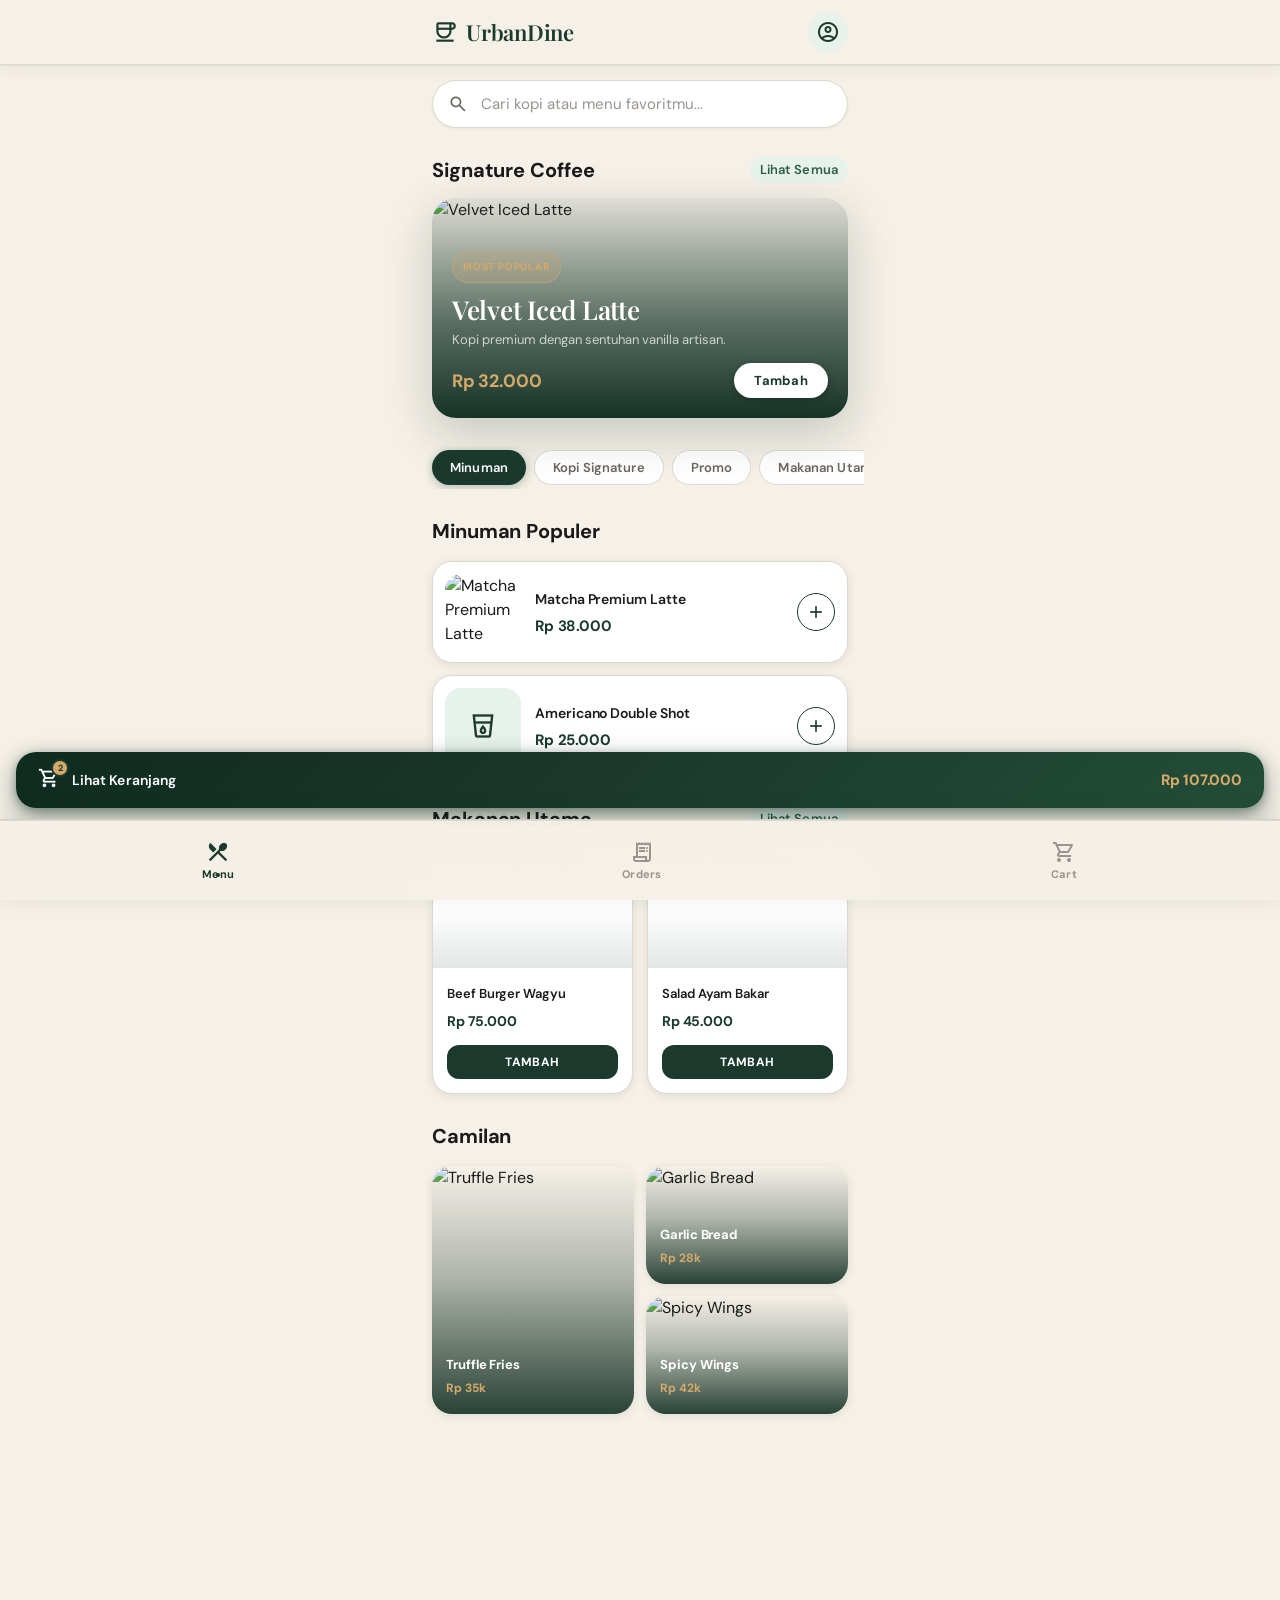
==== index.html @ e69c4056 "Main Content" ====
<!DOCTYPE html>
<html lang="id">
<head>
  <meta charset="utf-8">
  <meta name="viewport" content="width=device-width, initial-scale=1.0">
  <title>UrbanDine</title>

  <!-- Google Fonts: Plus Jakarta Sans -->
  <link rel="preconnect" href="https://fonts.googleapis.com">
  <link rel="preconnect" href="https://fonts.gstatic.com" crossorigin>
  <link href="https://fonts.googleapis.com/css2?family=Plus+Jakarta+Sans:wght@400;500;600;700;800&display=swap" rel="stylesheet">

  <!-- Material Symbols -->
  <link href="https://fonts.googleapis.com/css2?family=Material+Symbols+Outlined:wght,FILL@100..700,0..1&display=swap" rel="stylesheet">

  <!-- App Stylesheet -->
  <link rel="stylesheet" href="style/styling.css">
</head>

<body>

  <!-- ============================================================
       HEADER — Top App Bar
       ============================================================ -->
  <header id="site-header">
    <div class="header-inner">

      <!-- Brand -->
      <div class="header-brand">
        <span class="material-symbols-outlined">coffee</span>
        <h1>UrbanDine</h1>
      </div>

      <!-- Profile Button -->
      <button class="btn-profile" aria-label="Profil saya">
        <span class="material-symbols-outlined">account_circle</span>
      </button>

    </div>
  </header>


  <!-- ============================================================
       MAIN CONTENT
       ============================================================ -->
  <main class="page-container">


    <!-- --------------------------------------------------------
         SECTION 1 — Search Bar
         -------------------------------------------------------- -->
    <section id="section-search" class="section">
      <div class="search-wrapper">

        <!-- Icon -->
        <div class="search-icon">
          <span class="material-symbols-outlined">search</span>
        </div>

        <!-- Input -->
        <input
          type="text"
          placeholder="Cari kopi atau menu favoritmu..."
          aria-label="Cari menu"
        >

      </div>
    </section>


    <!-- --------------------------------------------------------
         SECTION 2 — Signature Coffee / Hero
         -------------------------------------------------------- -->
    <section id="section-hero" class="section">

      <!-- Section Header -->
      <div class="section-header">
        <h2 class="text-headline-md text-on-surface">Signature Coffee</h2>
        <a href="#">Lihat Semua</a>
      </div>

      <!-- Hero Card -->
      <div class="hero-card">
        <img
          src="https://lh3.googleusercontent.com/aida-public/[base64]"
          alt="Velvet Iced Latte"
        >

        <!-- Overlay Content -->
        <div class="hero-overlay">
          <span class="badge-popular">MOST POPULAR</span>
          <h3 class="hero-title">Velvet Iced Latte</h3>
          <p class="hero-desc">Kopi premium dengan sentuhan vanilla artisan.</p>

          <div class="hero-footer">
            <span class="hero-price">Rp 32.000</span>
            <button class="btn-add-hero btn-add">Tambah</button>
          </div>
        </div>

      </div>
    </section>


    <!-- --------------------------------------------------------
         SECTION 3 — Category Chips
         -------------------------------------------------------- -->
    <section id="section-categories" class="hide-scrollbar">
      <div class="chips-row" role="list">
        <button class="chip chip--active"  role="listitem">Minuman</button>
        <button class="chip chip--default" role="listitem">Kopi Signature</button>
        <button class="chip chip--default" role="listitem">Promo</button>
        <button class="chip chip--default" role="listitem">Makanan Utama</button>
        <button class="chip chip--default" role="listitem">Camilan</button>
      </div>
    </section>


    <!-- --------------------------------------------------------
         SECTION 4 — Minuman Populer
         -------------------------------------------------------- -->
    <section id="section-drinks" class="section">

      <h2 class="text-headline-md text-on-surface" style="margin-bottom:16px">Minuman Populer</h2>

      <div class="drinks-list">

        <!-- Card 1 — Matcha Premium Latte -->
        <article class="drink-card">
          <img
            class="drink-card__thumbnail"
            src="https://lh3.googleusercontent.com/aida-public/[base64]"
            alt="Matcha Premium Latte"
          >
          <div class="drink-card__info">
            <p class="drink-card__name">Matcha Premium Latte</p>
            <p class="drink-card__price">Rp 38.000</p>
          </div>
          <button class="drink-card__btn btn-add" aria-label="Tambah Matcha Premium Latte">
            <span class="material-symbols-outlined">add</span>
          </button>
        </article>

        <!-- Card 2 — Americano Double Shot -->
        <article class="drink-card">
          <div class="drink-card__thumbnail--placeholder">
            <span class="material-symbols-outlined">local_drink</span>
          </div>
          <div class="drink-card__info">
            <p class="drink-card__name">Americano Double Shot</p>
            <p class="drink-card__price">Rp 25.000</p>
          </div>
          <button class="drink-card__btn btn-add" aria-label="Tambah Americano Double Shot">
            <span class="material-symbols-outlined">add</span>
          </button>
        </article>

      </div>
    </section>


    <!-- --------------------------------------------------------
         SECTION 5 — Makanan Utama
         -------------------------------------------------------- -->
    <section id="section-food" class="section">

      <!-- Section Header -->
      <div class="section-header">
        <h2 class="text-headline-md text-on-surface">Makanan Utama</h2>
        <a href="#">Lihat Semua</a>
      </div>

      <!-- 2-Column Grid -->
      <div class="food-grid">

        <!-- Card 1 — Beef Burger Wagyu -->
        <article class="food-card">
          <div class="food-card__image-wrap">
            <img
              src="https://lh3.googleusercontent.com/aida-public/[base64]"
              alt="Beef Burger Wagyu"
            >
          </div>
          <div class="food-card__body">
            <p class="food-card__name">Beef Burger Wagyu</p>
            <p class="food-card__price">Rp 75.000</p>
            <button class="food-card__btn btn-add">Tambah</button>
          </div>
        </article>

        <!-- Card 2 — Salad Ayam Bakar -->
        <article class="food-card">
          <div class="food-card__image-wrap">
            <img
              src="https://lh3.googleusercontent.com/aida-public/[base64]"
              alt="Salad Ayam Bakar"
            >
          </div>
          <div class="food-card__body">
            <p class="food-card__name">Salad Ayam Bakar</p>
            <p class="food-card__price">Rp 45.000</p>
            <button class="food-card__btn btn-add">Tambah</button>
          </div>
        </article>

      </div>
    </section>


    <!-- --------------------------------------------------------
         SECTION 6 — Camilan (Bento Grid)
         -------------------------------------------------------- -->
    <section id="section-snacks" class="section">

      <h2 class="text-headline-md text-on-surface" style="margin-bottom:16px">Camilan</h2>

      <!-- Bento Grid -->
      <div class="bento-grid">

        <!-- Item Large — Truffle Fries -->
        <article class="bento-item bento-item--large">
          <img
            src="https://lh3.googleusercontent.com/aida-public/[base64]"
            alt="Truffle Fries"
          >
          <div class="bento-item__overlay">
            <p class="bento-item__name">Truffle Fries</p>
            <p class="bento-item__price">Rp 35k</p>
          </div>
        </article>

        <!-- Item Small — Garlic Bread -->
        <article class="bento-item bento-item--small">
          <img
            src="https://lh3.googleusercontent.com/aida-public/[base64]"
            alt="Garlic Bread"
          >
          <div class="bento-item__overlay">
            <p class="bento-item__name">Garlic Bread</p>
            <p class="bento-item__price">Rp 28k</p>
          </div>
        </article>

        <!-- Item Small — Spicy Wings -->
        <article class="bento-item bento-item--small">
          <img
            src="https://lh3.googleusercontent.com/aida-public/[base64]"
            alt="Spicy Wings"
          >
          <div class="bento-item__overlay">
            <p class="bento-item__name">Spicy Wings</p>
            <p class="bento-item__price">Rp 42k</p>
          </div>
        </article>

      </div>
    </section>


  </main>


  <!-- ============================================================
       FAB — Keranjang Belanja
       ============================================================ -->
  <div id="fab-cart">
    <button class="fab-btn" aria-label="Lihat keranjang">

      <!-- Left side: icon + label -->
      <div class="fab-left">
        <div class="fab-icon-wrap">
          <span class="material-symbols-outlined">shopping_cart</span>
          <span class="fab-badge" aria-label="2 item">2</span>
        </div>
        <span class="fab-label">Lihat Keranjang</span>
      </div>

      <!-- Right side: total -->
      <span class="fab-total">Rp 107.000</span>

    </button>
  </div>


  <!-- ============================================================
       BOTTOM NAVIGATION BAR
       ============================================================ -->
  <nav id="bottom-nav" aria-label="Navigasi utama">

    <button class="nav-item nav-item--active" aria-current="page">
      <span class="material-symbols-outlined">restaurant_menu</span>
      <span class="nav-label">Menu</span>
    </button>

    <button class="nav-item nav-item--inactive">
      <span class="material-symbols-outlined">receipt_long</span>
      <span class="nav-label">Orders</span>
    </button>

    <button class="nav-item nav-item--inactive">
      <span class="material-symbols-outlined">shopping_cart</span>
      <span class="nav-label">Cart</span>
    </button>


  </nav>


  <!-- ============================================================
       SCRIPTS — Micro-interactions
       ============================================================ -->
  <script>
    /**
     * "Tambah" button feedback animation
     * Works on all buttons with class .btn-add
     */
    document.querySelectorAll('.btn-add').forEach(btn => {
      btn.addEventListener('click', function () {
        const originalContent = this.innerHTML;
        const originalClass    = this.className;

        // Loading state
        this.innerHTML  = '<span class="material-symbols-outlined animate-spin" style="font-size:18px">progress_activity</span>';
        this.disabled   = true;

        setTimeout(() => {
          // Success state
          this.innerHTML = '<span class="material-symbols-outlined" style="font-size:18px">check_circle</span>';
          this.classList.add('btn-success');

          setTimeout(() => {
            // Restore original
            this.innerHTML  = originalContent;
            this.className  = originalClass;
            this.disabled   = false;
          }, 1500);
        }, 600);
      });
    });


    /**
     * Search bar scale effect on focus / blur
     */
    const searchInput   = document.querySelector('#section-search input');
    const searchWrapper = document.querySelector('#section-search .search-wrapper');

    if (searchInput && searchWrapper) {
      searchInput.addEventListener('focus', () => {
        searchWrapper.classList.add('is-focused');
      });
      searchInput.addEventListener('blur', () => {
        searchWrapper.classList.remove('is-focused');
      });
    }


    /**
     * Category chips — active state toggle
     */
    document.querySelectorAll('#section-categories .chip').forEach(chip => {
      chip.addEventListener('click', function () {
        document.querySelectorAll('#section-categories .chip').forEach(c => {
          c.classList.remove('chip--active');
          c.classList.add('chip--default');
        });
        this.classList.remove('chip--default');
        this.classList.add('chip--active');
      });
    });
  </script>

</body>
</html>
---- style/styling.css ----
/* ============================================================
   URBANDINE — styling.css
   Palette: Dark Forest Green (Starbucks-inspired)
   Struktur:
   1. Import Font
   2. CSS Variables (Design Tokens)
   3. Reset & Base
   4. Typography Utilities
   5. Layout & Container
   6. Header / TopAppBar
   7. Search Bar
   8. Signature Coffee / Hero Section
   9. Category Chips
   10. Minuman Populer
   11. Makanan Utama
   12. Camilan (Bento Grid)
   13. FAB Keranjang
   14. Bottom Navigation Bar
   15. Animations & Micro-interactions
   16. Scrollbar Utility
   ============================================================ */


/* ----------------------------------------------------------
   1. IMPORT FONT
   ---------------------------------------------------------- */
@import url('https://fonts.googleapis.com/css2?family=DM+Sans:wght@300;400;500;600;700&family=Playfair+Display:wght@500;600;700&display=swap');
@import url('https://fonts.googleapis.com/css2?family=Material+Symbols+Outlined:wght,FILL@100..700,0..1&display=swap');


/* ----------------------------------------------------------
   2. CSS VARIABLES (Design Tokens)
   ---------------------------------------------------------- */
:root {
  /* ── Core Brand Colors (Dark Forest Green) ── */
  --color-primary:                  #1B3A2D;   /* deep forest green */
  --color-primary-dark:             #0D2B1E;   /* darker forest */
  --color-primary-mid:              #234D38;   /* mid tone */
  --color-primary-light:            #2E6045;   /* lighter green */
  --color-on-primary:               #FFFFFF;

  --color-primary-container:        #E8F2EC;   /* very light green tint */
  --color-on-primary-container:     #1B3A2D;

  /* ── Accent ── */
  --color-accent:                   #D4A96A;   /* warm gold/caramel */
  --color-accent-light:             #F0D9B5;
  --color-on-accent:                #1B3A2D;

  /* ── Surface / Background ── */
  --color-background:               #F5F0E8;   /* warm cream/off-white */
  --color-surface:                  #FFFFFF;
  --color-surface-warm:             #FAF7F2;   /* warm card bg */
  --color-surface-dim:              #EDE8E0;
  --color-surface-container-low:    #F7F4EE;
  --color-surface-container:        #EFEBE3;
  --color-surface-container-high:   #E5E0D6;
  --color-surface-container-highest:#DAD4C8;
  --color-surface-variant:          #CEC8BC;

  /* ── Text ── */
  --color-on-background:            #1A1A1A;
  --color-on-surface:               #1A1A1A;
  --color-on-surface-secondary:     #3D3D3D;
  --color-on-surface-variant:       #6B6660;
  --color-on-surface-muted:         #9A948E;

  /* ── Status ── */
  --color-error:                    #C0392B;
  --color-on-error:                 #FFFFFF;
  --color-error-container:          #FDECEA;

  /* ── Outline ── */
  --color-outline:                  #B8B2AA;
  --color-outline-variant:          #DDD8D0;

  /* ── Spacing ── */
  --spacing-margin-mobile:  16px;
  --spacing-gutter-sm:      12px;
  --spacing-gutter-md:      20px;
  --spacing-gutter-lg:      28px;

  /* ── Border Radius ── */
  --radius-xs:   6px;
  --radius-sm:   8px;
  --radius-md:   12px;
  --radius-lg:   16px;
  --radius-xl:   20px;
  --radius-2xl:  24px;
  --radius-full: 9999px;

  /* ── Typography ── */
  --font-display: 'Playfair Display', serif;
  --font-base:    'DM Sans', sans-serif;

  /* ── Shadows ── */
  --shadow-xs:  0 1px 3px rgba(27,58,45,0.06);
  --shadow-sm:  0 2px 8px rgba(27,58,45,0.10);
  --shadow-md:  0 4px 16px rgba(27,58,45,0.14);
  --shadow-lg:  0 8px 32px rgba(27,58,45,0.18);
  --shadow-xl:  0 16px 48px rgba(27,58,45,0.22);

  /* ── Z-index layers ── */
  --z-header: 50;
  --z-fab:    40;
  --z-nav:    50;
}


/* ----------------------------------------------------------
   3. RESET & BASE
   ---------------------------------------------------------- */
*,
*::before,
*::after {
  box-sizing: border-box;
  margin: 0;
  padding: 0;
}

html {
  scroll-behavior: smooth;
}

body {
  min-height: 100dvh;
  background-color: var(--color-background);
  color: var(--color-on-background);
  font-family: var(--font-base);
  font-size: 16px;
  line-height: 24px;
  -webkit-font-smoothing: antialiased;
  -moz-osx-font-smoothing: grayscale;
}

a {
  text-decoration: none;
  color: inherit;
}

button {
  background: none;
  border: none;
  cursor: pointer;
  font-family: inherit;
}

img {
  display: block;
  max-width: 100%;
}

/* Material Symbols icon style */
.material-symbols-outlined {
  font-variation-settings: 'FILL' 0, 'wght' 400, 'GRAD' 0, 'opsz' 24;
  user-select: none;
}


/* ----------------------------------------------------------
   4. TYPOGRAPHY UTILITIES
   ---------------------------------------------------------- */
.text-display-lg {
  font-family: var(--font-display);
  font-size: 36px;
  line-height: 44px;
  letter-spacing: -0.01em;
  font-weight: 600;
}

.text-headline-xl {
  font-family: var(--font-display);
  font-size: 28px;
  line-height: 36px;
  letter-spacing: -0.01em;
  font-weight: 600;
}

.text-headline-lg {
  font-size: 24px;
  line-height: 32px;
  font-weight: 700;
  letter-spacing: -0.01em;
}

.text-headline-md {
  font-size: 20px;
  line-height: 28px;
  font-weight: 700;
  letter-spacing: -0.005em;
}

.text-body-lg {
  font-size: 17px;
  line-height: 26px;
  font-weight: 400;
}

.text-body-md {
  font-size: 15px;
  line-height: 22px;
  font-weight: 400;
}

.text-label-lg {
  font-size: 15px;
  line-height: 20px;
  font-weight: 600;
  letter-spacing: 0.005em;
}

.text-label-md {
  font-size: 13px;
  line-height: 18px;
  letter-spacing: 0.01em;
  font-weight: 500;
}

.text-label-sm {
  font-size: 11px;
  line-height: 14px;
  font-weight: 700;
  letter-spacing: 0.04em;
  text-transform: uppercase;
}

/* Color helpers */
.text-primary              { color: var(--color-primary); }
.text-on-surface           { color: var(--color-on-surface); }
.text-on-surface-variant   { color: var(--color-on-surface-variant); }
.text-on-primary           { color: var(--color-on-primary); }
.text-accent               { color: var(--color-accent); }
.text-white                { color: #ffffff; }
.text-white-80             { color: rgba(255, 255, 255, 0.80); }


/* ----------------------------------------------------------
   5. LAYOUT & CONTAINER
   ---------------------------------------------------------- */
.page-container {
  max-width: 448px;
  margin: 0 auto;
  padding: 80px var(--spacing-margin-mobile) 160px;
}

.section {
  margin-bottom: var(--spacing-gutter-lg);
}

.section-header {
  display: flex;
  justify-content: space-between;
  align-items: center;
  margin-bottom: 14px;
}

.section-header a {
  color: var(--color-primary-light);
  font-size: 13px;
  line-height: 18px;
  font-weight: 600;
  letter-spacing: 0.01em;
  padding: 4px 10px;
  border-radius: var(--radius-full);
  background-color: var(--color-primary-container);
  transition: background-color 0.15s ease, color 0.15s ease;
}

.section-header a:hover {
  background-color: var(--color-primary);
  color: var(--color-on-primary);
}


/* ----------------------------------------------------------
   6. HEADER / TOP APP BAR
   ---------------------------------------------------------- */
#site-header {
  position: fixed;
  top: 0;
  width: 100%;
  z-index: var(--z-header);
  backdrop-filter: blur(24px);
  -webkit-backdrop-filter: blur(24px);
  background-color: rgba(245, 240, 232, 0.92);
  border-bottom: 1px solid var(--color-outline-variant);
  box-shadow: 0 1px 0 rgba(27,58,45,0.06), 0 4px 16px rgba(27,58,45,0.06);
}

#site-header .header-inner {
  display: flex;
  justify-content: space-between;
  align-items: center;
  padding: 0 var(--spacing-margin-mobile);
  height: 64px;
  max-width: 448px;
  margin: 0 auto;
}

#site-header .header-brand {
  display: flex;
  align-items: center;
  gap: 8px;
}

#site-header .header-brand .material-symbols-outlined {
  color: var(--color-primary);
  font-size: 26px;
}

#site-header .header-brand h1 {
  font-family: var(--font-display);
  font-size: 22px;
  line-height: 28px;
  font-weight: 600;
  color: var(--color-primary);
  letter-spacing: -0.01em;
}

#site-header .btn-profile {
  width: 40px;
  height: 40px;
  border-radius: var(--radius-full);
  display: flex;
  align-items: center;
  justify-content: center;
  transition: background-color 0.15s ease, transform 0.1s ease;
  color: var(--color-primary);
  background-color: var(--color-primary-container);
}

#site-header .btn-profile:hover {
  background-color: var(--color-primary);
  color: var(--color-on-primary);
}

#site-header .btn-profile:active {
  transform: scale(0.92);
}


/* ----------------------------------------------------------
   7. SEARCH BAR
   ---------------------------------------------------------- */
#section-search .search-wrapper {
  position: relative;
  transition: transform 0.2s ease;
}

#section-search .search-icon {
  position: absolute;
  inset-block: 0;
  left: 0;
  padding-left: 16px;
  display: flex;
  align-items: center;
  pointer-events: none;
  color: var(--color-on-surface-variant);
}

#section-search .search-icon .material-symbols-outlined {
  font-size: 20px;
}

#section-search input {
  width: 100%;
  height: 48px;
  padding-left: 48px;
  padding-right: 16px;
  background-color: var(--color-surface);
  border: 1.5px solid var(--color-outline-variant);
  border-radius: var(--radius-full);
  font-size: 15px;
  line-height: 22px;
  color: var(--color-on-surface);
  outline: none;
  font-family: var(--font-base);
  box-shadow: var(--shadow-xs);
  transition: border-color 0.2s ease, box-shadow 0.2s ease, transform 0.2s ease;
}

#section-search input::placeholder {
  color: var(--color-on-surface-muted);
  font-weight: 400;
}

#section-search input:focus {
  border-color: var(--color-primary);
  box-shadow: 0 0 0 3px rgba(27, 58, 45, 0.10), var(--shadow-sm);
}

#section-search .search-wrapper.is-focused {
  transform: scale(1.015);
}


/* ----------------------------------------------------------
   8. SIGNATURE COFFEE / HERO SECTION
   ---------------------------------------------------------- */
#section-hero .hero-card {
  position: relative;
  overflow: hidden;
  border-radius: var(--radius-2xl);
  height: 220px;
  box-shadow: var(--shadow-xl);
  cursor: pointer;
}

#section-hero .hero-card img {
  width: 100%;
  height: 100%;
  object-fit: cover;
  transition: transform 0.8s cubic-bezier(0.25, 0.46, 0.45, 0.94);
}

#section-hero .hero-card:hover img {
  transform: scale(1.06);
}

#section-hero .hero-overlay {
  background: linear-gradient(
    to top,
    rgba(13, 43, 30, 0.96) 0%,
    rgba(27, 58, 45, 0.70) 45%,
    rgba(27, 58, 45, 0.10) 100%
  );
  position: absolute;
  inset: 0;
  display: flex;
  flex-direction: column;
  justify-content: flex-end;
  padding: 20px;
}

#section-hero .badge-popular {
  display: inline-flex;
  align-items: center;
  gap: 4px;
  background-color: rgba(212, 169, 106, 0.20);
  border: 1px solid rgba(212, 169, 106, 0.50);
  color: var(--color-accent);
  font-size: 10px;
  font-weight: 700;
  letter-spacing: 0.08em;
  text-transform: uppercase;
  padding: 3px 10px;
  border-radius: var(--radius-full);
  margin-bottom: 10px;
  width: fit-content;
  backdrop-filter: blur(8px);
}

#section-hero .hero-title {
  font-family: var(--font-display);
  font-size: 26px;
  line-height: 33px;
  font-weight: 600;
  color: #ffffff;
  letter-spacing: -0.01em;
}

#section-hero .hero-desc {
  font-size: 13px;
  line-height: 19px;
  color: rgba(255, 255, 255, 0.72);
  margin-top: 4px;
  font-weight: 400;
}

#section-hero .hero-footer {
  display: flex;
  align-items: center;
  justify-content: space-between;
  margin-top: 14px;
}

#section-hero .hero-price {
  font-weight: 700;
  font-size: 18px;
  color: var(--color-accent);
  letter-spacing: -0.01em;
}

#section-hero .btn-add-hero {
  background-color: var(--color-surface);
  color: var(--color-primary);
  font-size: 13px;
  font-weight: 700;
  letter-spacing: 0.02em;
  padding: 9px 20px;
  border-radius: var(--radius-full);
  transition: transform 0.1s ease, background-color 0.15s ease, color 0.15s ease;
  box-shadow: 0 2px 8px rgba(0,0,0,0.25);
}

#section-hero .btn-add-hero:hover {
  background-color: var(--color-accent);
  color: var(--color-on-accent);
}

#section-hero .btn-add-hero:active {
  transform: scale(0.94);
}


/* ----------------------------------------------------------
   9. CATEGORY CHIPS
   ---------------------------------------------------------- */
#section-categories {
  margin-left: calc(-1 * var(--spacing-margin-mobile));
  margin-right: calc(-1 * var(--spacing-margin-mobile));
  padding-left: var(--spacing-margin-mobile);
  padding-right: var(--spacing-margin-mobile);
  overflow-x: auto;
  margin-bottom: var(--spacing-gutter-lg);
}

#section-categories .chips-row {
  display: flex;
  gap: 8px;
  padding: 4px 0;
  width: max-content;
}

.chip {
  padding: 8px 18px;
  border-radius: var(--radius-full);
  font-size: 13px;
  font-weight: 600;
  white-space: nowrap;
  transition: background-color 0.18s ease, color 0.18s ease, box-shadow 0.18s ease, transform 0.1s ease;
  cursor: pointer;
  letter-spacing: 0.01em;
}

.chip:active {
  transform: scale(0.95);
}

.chip--active {
  background-color: var(--color-primary);
  color: var(--color-on-primary);
  box-shadow: 0 2px 10px rgba(27,58,45,0.30);
}

.chip--default {
  background-color: var(--color-surface);
  color: var(--color-on-surface-variant);
  border: 1.5px solid var(--color-outline-variant);
}

.chip--default:hover {
  background-color: var(--color-primary-container);
  color: var(--color-primary);
  border-color: var(--color-primary-container);
}


/* ----------------------------------------------------------
   10. MINUMAN POPULER
   ---------------------------------------------------------- */
#section-drinks .drinks-list {
  display: flex;
  flex-direction: column;
  gap: 12px;
}

.drink-card {
  display: flex;
  align-items: center;
  gap: 14px;
  background-color: var(--color-surface);
  border-radius: var(--radius-xl);
  padding: 12px;
  box-shadow: var(--shadow-sm);
  border: 1px solid var(--color-outline-variant);
  transition: box-shadow 0.2s ease, transform 0.15s ease;
  cursor: pointer;
}

.drink-card:hover {
  box-shadow: var(--shadow-md);
  transform: translateY(-1px);
}

.drink-card__thumbnail {
  width: 76px;
  height: 76px;
  border-radius: var(--radius-lg);
  object-fit: cover;
  flex-shrink: 0;
}

.drink-card__thumbnail--placeholder {
  width: 76px;
  height: 76px;
  border-radius: var(--radius-lg);
  background-color: var(--color-primary-container);
  display: flex;
  align-items: center;
  justify-content: center;
  flex-shrink: 0;
}

.drink-card__thumbnail--placeholder .material-symbols-outlined {
  color: var(--color-primary);
  font-size: 28px;
}

.drink-card__info {
  flex: 1;
  min-width: 0;
}

.drink-card__name {
  font-size: 14px;
  font-weight: 600;
  color: var(--color-on-surface);
  margin-bottom: 3px;
  letter-spacing: -0.005em;
  white-space: nowrap;
  overflow: hidden;
  text-overflow: ellipsis;
}

.drink-card__desc {
  font-size: 12px;
  color: var(--color-on-surface-muted);
  margin-bottom: 6px;
  white-space: nowrap;
  overflow: hidden;
  text-overflow: ellipsis;
}

.drink-card__price {
  font-weight: 700;
  font-size: 15px;
  color: var(--color-primary);
  letter-spacing: -0.01em;
}

.drink-card__btn {
  width: 38px;
  height: 38px;
  border-radius: var(--radius-full);
  border: 1.5px solid var(--color-primary);
  display: flex;
  align-items: center;
  justify-content: center;
  color: var(--color-primary);
  flex-shrink: 0;
  transition: transform 0.1s ease, background-color 0.15s ease, color 0.15s ease;
}

.drink-card__btn:hover {
  background-color: var(--color-primary);
  color: var(--color-on-primary);
}

.drink-card__btn:active {
  transform: scale(0.88);
}

.drink-card__btn .material-symbols-outlined {
  font-size: 20px;
}


/* ----------------------------------------------------------
   11. MAKANAN UTAMA
   ---------------------------------------------------------- */
#section-food .food-grid {
  display: grid;
  grid-template-columns: repeat(2, 1fr);
  gap: 14px;
}

.food-card {
  background-color: var(--color-surface);
  border-radius: var(--radius-xl);
  overflow: hidden;
  box-shadow: var(--shadow-sm);
  border: 1px solid var(--color-outline-variant);
  display: flex;
  flex-direction: column;
  transition: box-shadow 0.2s ease, transform 0.15s ease;
  cursor: pointer;
}

.food-card:hover {
  box-shadow: var(--shadow-md);
  transform: translateY(-2px);
}

.food-card__image-wrap {
  height: 120px;
  overflow: hidden;
  position: relative;
}

.food-card__image-wrap::after {
  content: '';
  position: absolute;
  inset: 0;
  background: linear-gradient(to bottom, transparent 50%, rgba(27,58,45,0.12) 100%);
}

.food-card__image-wrap img {
  width: 100%;
  height: 100%;
  object-fit: cover;
  transition: transform 0.4s cubic-bezier(0.25, 0.46, 0.45, 0.94);
}

.food-card:hover .food-card__image-wrap img {
  transform: scale(1.07);
}

.food-card__body {
  padding: 14px;
  display: flex;
  flex-direction: column;
  flex: 1;
}

.food-card__name {
  font-size: 13px;
  font-weight: 600;
  color: var(--color-on-surface);
  overflow: hidden;
  white-space: nowrap;
  text-overflow: ellipsis;
  letter-spacing: -0.005em;
}

.food-card__price {
  font-weight: 700;
  font-size: 14px;
  color: var(--color-primary);
  margin-top: 3px;
  letter-spacing: -0.01em;
}

.food-card__btn {
  margin-top: 12px;
  width: 100%;
  background-color: var(--color-primary);
  color: var(--color-on-primary);
  font-size: 12px;
  font-weight: 700;
  letter-spacing: 0.03em;
  text-transform: uppercase;
  padding: 9px 0;
  border-radius: var(--radius-md);
  transition: transform 0.1s ease, background-color 0.15s ease;
}

.food-card__btn:hover {
  background-color: var(--color-primary-light);
}

.food-card__btn:active {
  transform: scale(0.96);
}


/* ----------------------------------------------------------
   12. CAMILAN — Bento Grid
   ---------------------------------------------------------- */
#section-snacks .bento-grid {
  display: grid;
  grid-template-columns: repeat(6, 1fr);
  grid-template-rows: repeat(2, 1fr);
  gap: 12px;
  height: 248px;
}

.bento-item {
  position: relative;
  border-radius: var(--radius-xl);
  overflow: hidden;
  box-shadow: var(--shadow-sm);
  cursor: pointer;
  transition: box-shadow 0.2s ease;
}

.bento-item:hover {
  box-shadow: var(--shadow-md);
}

/* Large item — spans full height, 3 columns */
.bento-item--large {
  grid-column: span 3;
  grid-row: span 2;
}

/* Small item — 1 row, 3 columns */
.bento-item--small {
  grid-column: span 3;
  grid-row: span 1;
}

.bento-item img {
  position: absolute;
  inset: 0;
  width: 100%;
  height: 100%;
  object-fit: cover;
  transition: transform 0.5s cubic-bezier(0.25, 0.46, 0.45, 0.94);
}

.bento-item:hover img {
  transform: scale(1.08);
}

.bento-item__overlay {
  position: absolute;
  inset: 0;
  background: linear-gradient(
    to top,
    rgba(13, 43, 30, 0.88) 0%,
    rgba(13, 43, 30, 0.30) 55%,
    transparent 100%
  );
  padding: 14px;
  display: flex;
  flex-direction: column;
  justify-content: flex-end;
}

.bento-item__name {
  color: #ffffff;
  font-weight: 700;
  font-size: 13px;
  line-height: 18px;
  letter-spacing: -0.005em;
}

.bento-item__price {
  color: var(--color-accent);
  font-weight: 700;
  font-size: 12px;
  margin-top: 2px;
}


/* ----------------------------------------------------------
   13. FAB — KERANJANG
   ---------------------------------------------------------- */
#fab-cart {
  position: fixed;
  bottom: 92px;
  left: 0;
  width: 100%;
  padding: 0 var(--spacing-margin-mobile);
  z-index: var(--z-fab);
}

#fab-cart .fab-btn {
  background: linear-gradient(
    135deg,
    var(--color-primary-dark) 0%,
    var(--color-primary) 50%,
    var(--color-primary-mid) 100%
  );
  color: white;
  width: 100%;
  height: 56px;
  border-radius: var(--radius-xl);
  display: flex;
  align-items: center;
  justify-content: space-between;
  padding: 0 22px;
  box-shadow: 0 8px 24px rgba(13, 43, 30, 0.45), 0 2px 8px rgba(13, 43, 30, 0.30);
  transition: transform 0.1s ease, box-shadow 0.15s ease;
}

#fab-cart .fab-btn:hover {
  box-shadow: 0 12px 32px rgba(13, 43, 30, 0.55), 0 4px 12px rgba(13, 43, 30, 0.35);
  transform: translateY(-1px);
}

#fab-cart .fab-btn:active {
  transform: scale(0.98);
  box-shadow: 0 4px 16px rgba(13, 43, 30, 0.35);
}

#fab-cart .fab-left {
  display: flex;
  align-items: center;
  gap: 12px;
}

#fab-cart .fab-icon-wrap {
  position: relative;
}

#fab-cart .fab-icon-wrap .material-symbols-outlined {
  font-size: 22px;
}

#fab-cart .fab-badge {
  position: absolute;
  top: -8px;
  right: -9px;
  background-color: var(--color-accent);
  color: var(--color-on-accent);
  font-size: 9px;
  font-weight: 800;
  height: 18px;
  width: 18px;
  border-radius: var(--radius-full);
  display: flex;
  align-items: center;
  justify-content: center;
  border: 2px solid var(--color-primary);
}

#fab-cart .fab-label {
  font-size: 14px;
  font-weight: 600;
  letter-spacing: 0.005em;
}

#fab-cart .fab-total {
  font-weight: 800;
  font-size: 15px;
  color: var(--color-accent);
  letter-spacing: -0.01em;
}


/* ----------------------------------------------------------
   14. BOTTOM NAVIGATION BAR
   ---------------------------------------------------------- */
#bottom-nav {
  background-color: rgba(245, 240, 232, 0.96);
  border-top: 1px solid var(--color-outline-variant);
  position: fixed;
  bottom: 0;
  left: 0;
  width: 100%;
  display: flex;
  justify-content: space-around;
  align-items: center;
  height: 80px;
  padding: 0 8px;
  backdrop-filter: blur(24px);
  -webkit-backdrop-filter: blur(24px);
  box-shadow: 0 -4px 24px rgba(27,58,45,0.10), 0 -1px 0 var(--color-outline-variant);
  z-index: var(--z-nav);
}

.nav-item {
  display: flex;
  flex-direction: column;
  align-items: center;
  justify-content: center;
  padding: 6px 18px;
  border-radius: var(--radius-lg);
  gap: 3px;
  transition: transform 0.1s ease, color 0.15s ease, background-color 0.15s ease;
  min-width: 64px;
}

.nav-item:active {
  transform: scale(0.88);
}

.nav-item--active {
  color: var(--color-primary);
}

.nav-item--active .nav-label {
  color: var(--color-primary);
}

.nav-item--active .material-symbols-outlined {
  font-variation-settings: 'FILL' 1, 'wght' 500, 'GRAD' 0, 'opsz' 24;
}

.nav-item--inactive {
  color: var(--color-on-surface-muted);
}

.nav-item--inactive:hover {
  color: var(--color-on-surface-variant);
  background-color: var(--color-surface-container);
}

.nav-item .nav-label {
  font-size: 11px;
  font-weight: 700;
  line-height: 14px;
  letter-spacing: 0.02em;
}

/* Active indicator dot */
.nav-item--active::after {
  content: '';
  display: block;
  width: 4px;
  height: 4px;
  border-radius: var(--radius-full);
  background-color: var(--color-primary);
  position: absolute;
  bottom: 10px;
}

.nav-item {
  position: relative;
}


/* ----------------------------------------------------------
   15. ANIMATIONS & MICRO-INTERACTIONS
   ---------------------------------------------------------- */

/* Spin animation */
@keyframes spin {
  from { transform: rotate(0deg); }
  to   { transform: rotate(360deg); }
}

/* Subtle pop-in */
@keyframes pop-in {
  0%   { transform: scale(0.85); opacity: 0; }
  70%  { transform: scale(1.05); }
  100% { transform: scale(1);    opacity: 1; }
}

/* Fade up */
@keyframes fade-up {
  from { opacity: 0; transform: translateY(12px); }
  to   { opacity: 1; transform: translateY(0); }
}

.animate-spin {
  animation: spin 0.7s linear infinite;
}

.animate-pop-in {
  animation: pop-in 0.3s cubic-bezier(0.34, 1.56, 0.64, 1) forwards;
}

.animate-fade-up {
  animation: fade-up 0.4s ease forwards;
}

/* Success feedback state */
.btn-success {
  background-color: var(--color-primary-container) !important;
  color: var(--color-primary) !important;
  border-color: var(--color-primary) !important;
}


/* ----------------------------------------------------------
   16. SCROLLBAR UTILITY
   ---------------------------------------------------------- */
.hide-scrollbar::-webkit-scrollbar {
  display: none;
}

.hide-scrollbar {
  -ms-overflow-style: none;
  scrollbar-width: none;
}
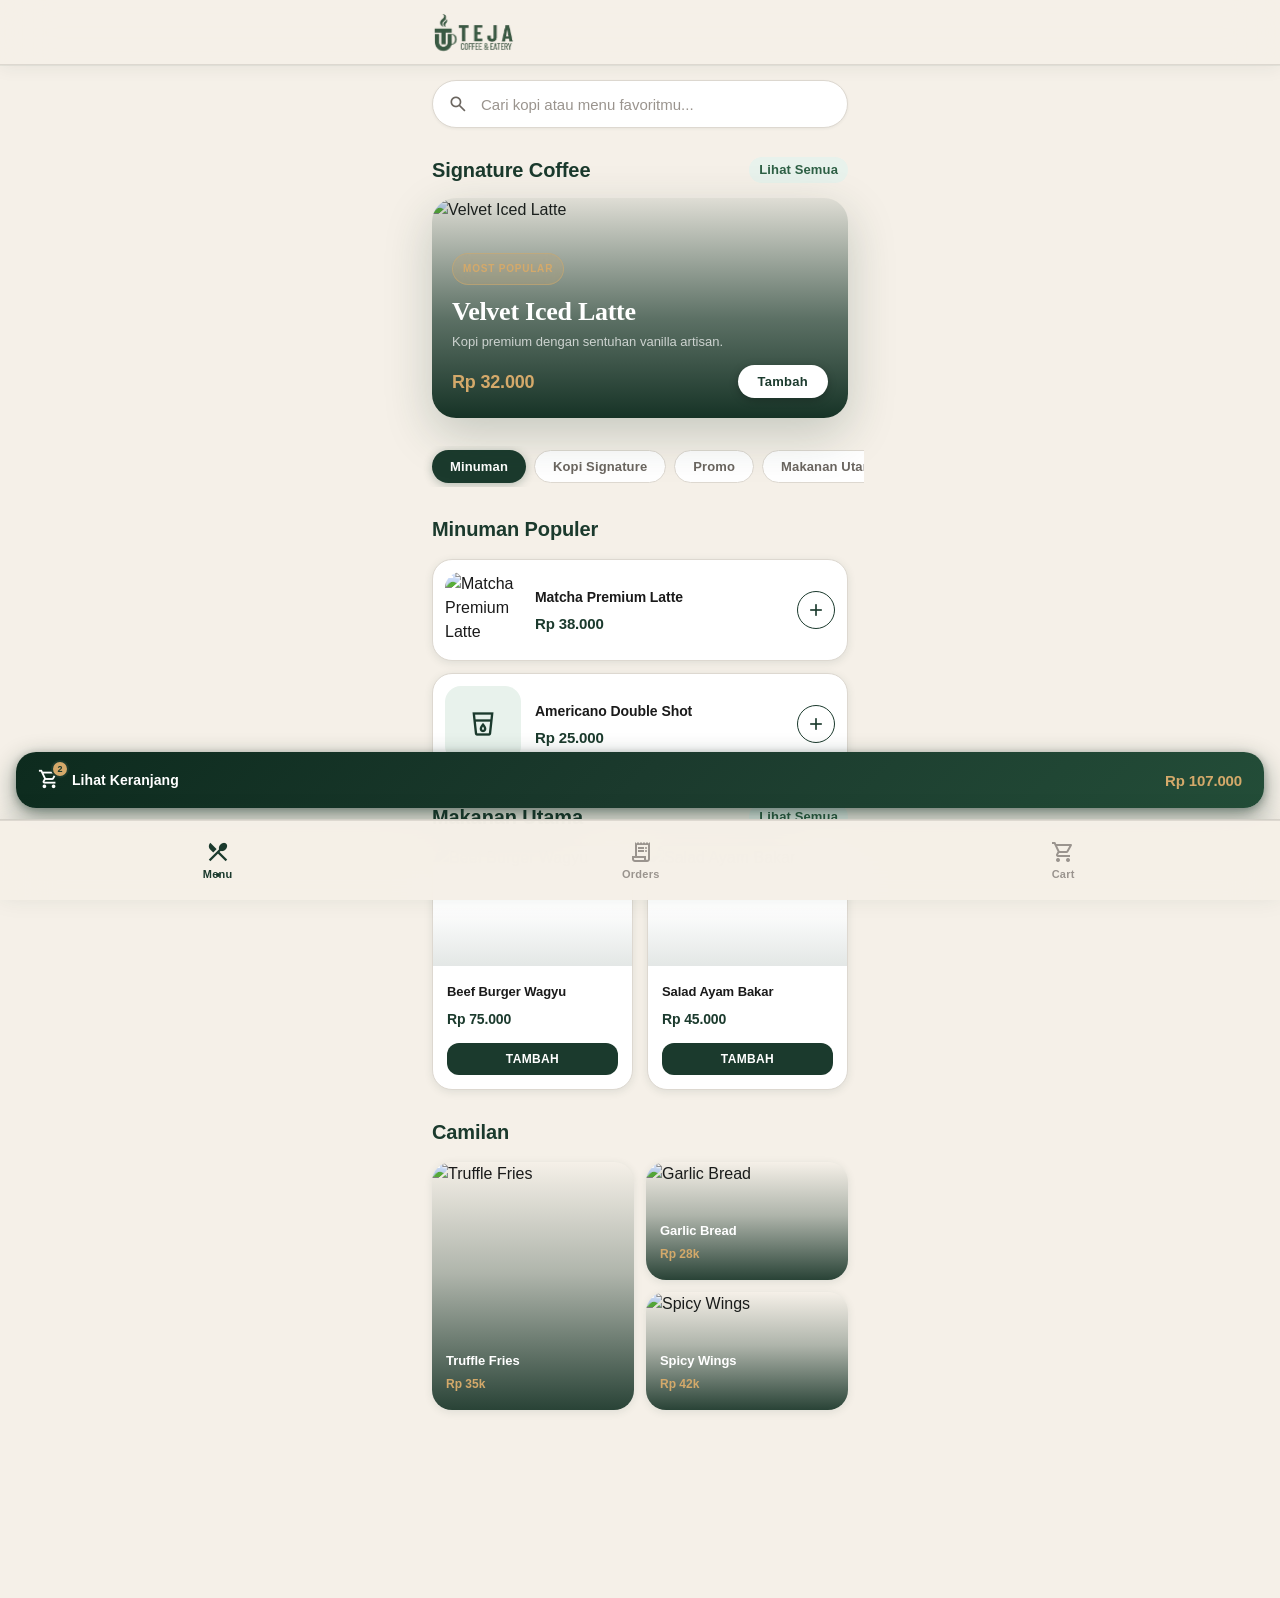
==== commit efc06cad: "welcome.html fix" ====
--- a/index.html
+++ b/index.html
@@ -18,24 +18,17 @@
 </head>
 
 <body>
-
   <!-- ============================================================
        HEADER — Top App Bar
        ============================================================ -->
   <header id="site-header">
     <div class="header-inner">
 
-      <!-- Brand -->
-      <div class="header-brand">
-        <span class="material-symbols-outlined">coffee</span>
-        <h1>UrbanDine</h1>
-      </div>
-
-      <!-- Profile Button -->
-      <button class="btn-profile" aria-label="Profil saya">
-        <span class="material-symbols-outlined">account_circle</span>
-      </button>
-
+        <!-- Left side: Logo -->
+        <div class="logo">
+            <img src="assets/lofo-teja-v2.svg" alt="UrbanDine Logo">
+            <span class="logo-text"></span>
+        </div>
     </div>
   </header>
 
@@ -75,7 +68,7 @@
 
       <!-- Section Header -->
       <div class="section-header">
-        <h2 class="text-headline-md text-on-surface">Signature Coffee</h2>
+        <h2 class="text-headline-md text-primary ">Signature Coffee</h2>
         <a href="#">Lihat Semua</a>
       </div>
 
@@ -121,7 +114,7 @@
          -------------------------------------------------------- -->
     <section id="section-drinks" class="section">
 
-      <h2 class="text-headline-md text-on-surface" style="margin-bottom:16px">Minuman Populer</h2>
+      <h2 class="text-headline-md text-primary" style="margin-bottom:16px">Minuman Populer</h2>
 
       <div class="drinks-list">
 
@@ -166,7 +159,7 @@
 
       <!-- Section Header -->
       <div class="section-header">
-        <h2 class="text-headline-md text-on-surface">Makanan Utama</h2>
+        <h2 class="text-headline-md text-primary">Makanan Utama</h2>
         <a href="#">Lihat Semua</a>
       </div>
 
@@ -212,7 +205,7 @@
          -------------------------------------------------------- -->
     <section id="section-snacks" class="section">
 
-      <h2 class="text-headline-md text-on-surface" style="margin-bottom:16px">Camilan</h2>
+      <h2 class="text-headline-md text-primary" style="margin-bottom:16px">Camilan</h2>
 
       <!-- Bento Grid -->
       <div class="bento-grid">
--- a/style/styling.css
+++ b/style/styling.css
@@ -20,6 +20,11 @@
    16. Scrollbar Utility
    ============================================================ */
 
+.logo img {
+  height: 40px;
+  width: auto;
+  display: block;
+}
 
 /* ----------------------------------------------------------
    1. IMPORT FONT
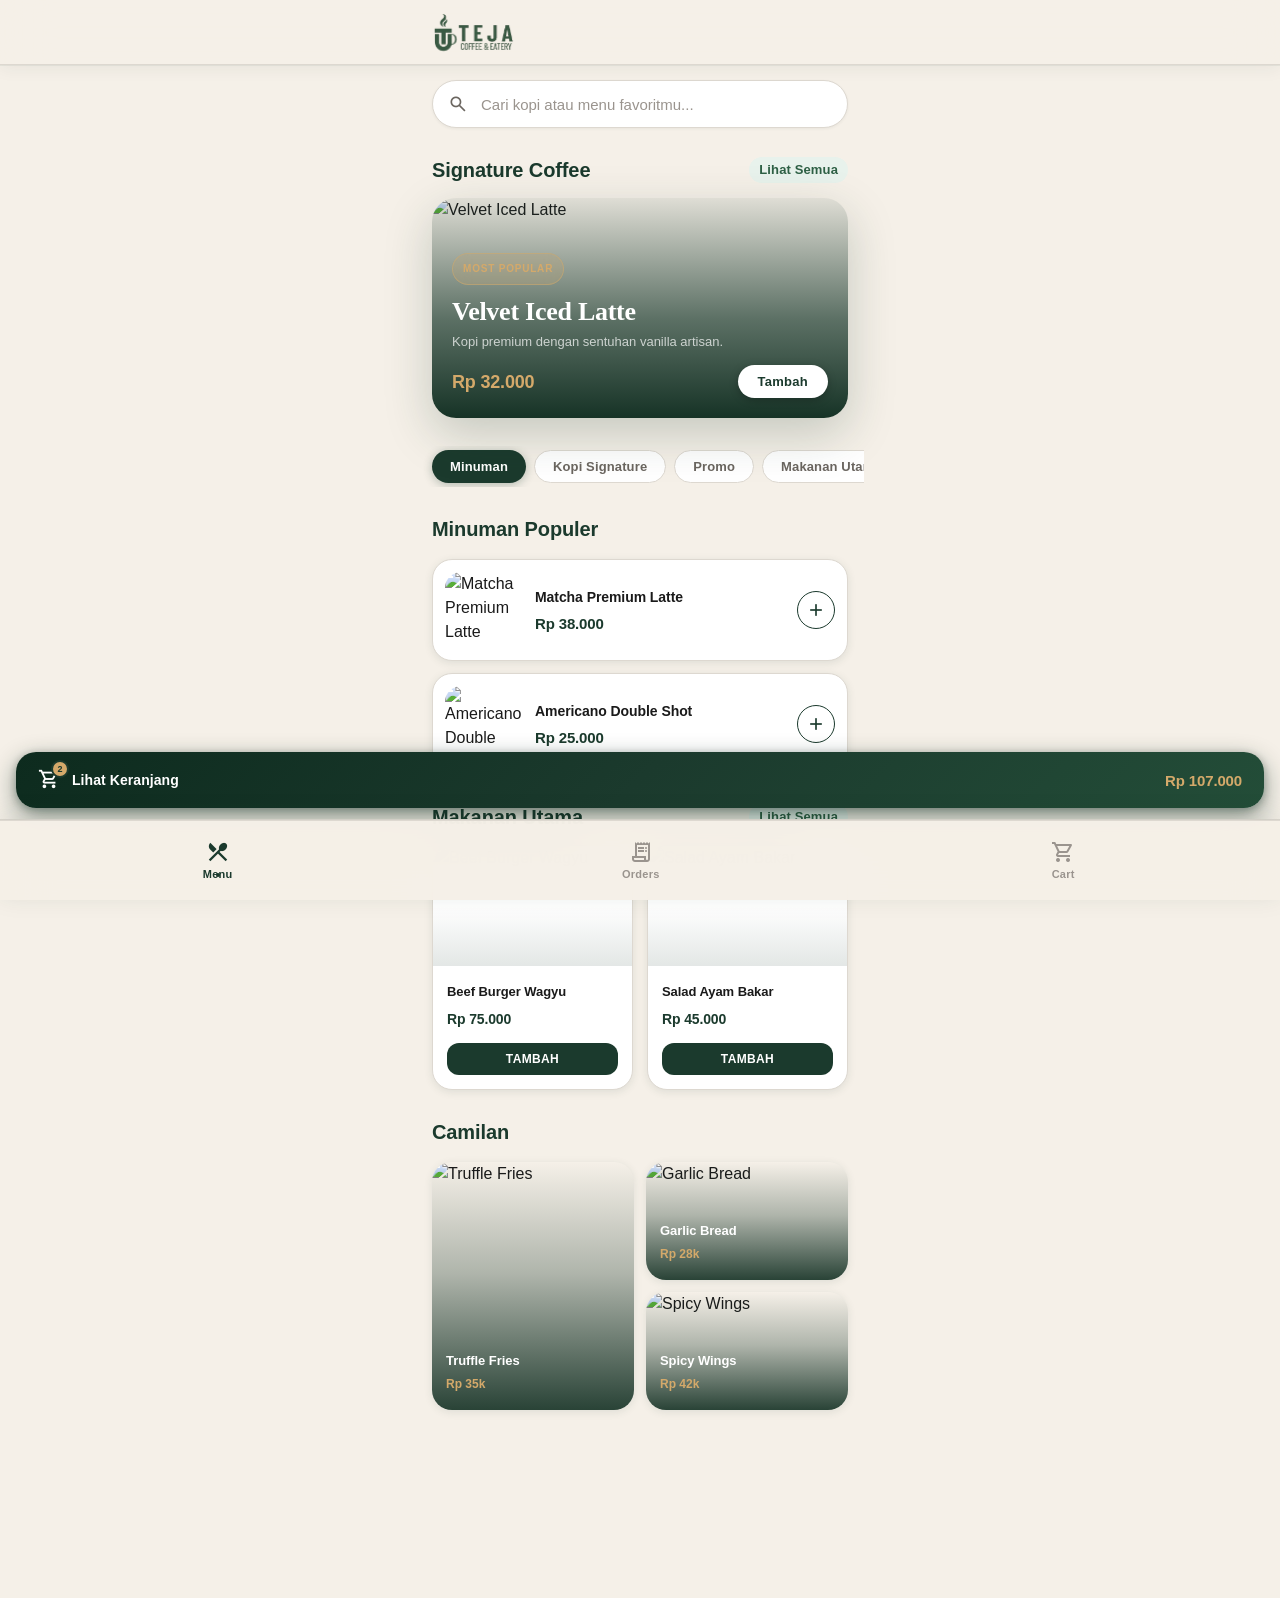
==== commit 66da1819: "penambahan detail menu" ====
--- a/index.html
+++ b/index.html
@@ -135,18 +135,22 @@
         </article>
 
         <!-- Card 2 — Americano Double Shot -->
-        <article class="drink-card">
-          <div class="drink-card__thumbnail--placeholder">
-            <span class="material-symbols-outlined">local_drink</span>
-          </div>
-          <div class="drink-card__info">
-            <p class="drink-card__name">Americano Double Shot</p>
-            <p class="drink-card__price">Rp 25.000</p>
-          </div>
-          <button class="drink-card__btn btn-add" aria-label="Tambah Americano Double Shot">
-            <span class="material-symbols-outlined">add</span>
-          </button>
-        </article>
+<article class="drink-card">
+  <img
+    class="drink-card__thumbnail"
+    src="https://lh3.googleusercontent.com/aida-public/[base64]"
+    alt="Americano Double Shot"
+  >
+
+  <div class="drink-card__info">
+    <p class="drink-card__name">Americano Double Shot</p>
+    <p class="drink-card__price">Rp 25.000</p>
+  </div>
+
+  <button class="drink-card__btn btn-add" aria-label="Tambah Americano Double Shot">
+    <span class="material-symbols-outlined">add</span>
+  </button>
+</article>
 
       </div>
     </section>
@@ -361,7 +365,97 @@
         this.classList.add('chip--active');
       });
     });
+
+ // ============================================================
+// Redirect ke detail.html
+// ============================================================
+
+function redirectToDetail(card, nameSelector, priceSelector, desc = '') {
+  const nama  = card.querySelector(nameSelector)?.textContent?.trim() || '';
+  const harga = card.querySelector(priceSelector)?.textContent?.trim() || '';
+  const img   = card.querySelector('img')?.src || '';
+
+  // Ambil angka dari harga "Rp 75.000" → 75000
+  const hargaAngka = parseInt(harga.replace(/\D/g, '')) || 0;
+
+  const url = `detail.html?nama=${encodeURIComponent(nama)}&harga=${hargaAngka}&img=${encodeURIComponent(img)}&desc=${encodeURIComponent(desc)}`;
+
+  window.location.href = url;
+}
+
+
+// ============================================================
+// FOOD CARD
+// ============================================================
+
+document.querySelectorAll('.food-card').forEach(card => {
+  card.addEventListener('click', function (e) {
+
+    // Abaikan klik tombol tambah
+    if (e.target.closest('.food-card__btn')) return;
+
+    redirectToDetail(
+      this,
+      '.food-card__name',
+      '.food-card__price',
+      'Menu makanan spesial UrbanDine yang dibuat dari bahan pilihan berkualitas.'
+    );
+  });
+});
+
+
+// ============================================================
+// DRINK CARD
+// ============================================================
+document.querySelectorAll('.drink-card').forEach(card => {
+  card.addEventListener('click', function(e){
+
+    if (e.target.closest('.drink-card__btn')) return;
+
+    const nama  = this.querySelector('.drink-card__name').textContent;
+    const harga = parseInt(
+      this.querySelector('.drink-card__price')
+        .textContent.replace(/\D/g,'')
+    );
+
+    const img = this.querySelector('img')?.src || '';
+
+    window.location.href =
+      `detail-drink.html?nama=${encodeURIComponent(nama)}
+      &harga=${harga}
+      &img=${encodeURIComponent(img)}`;
+  });
+});
+
+
+// ============================================================
+// HERO CARD
+// ============================================================
+
+const heroCard = document.querySelector('.hero-card');
+
+if (heroCard) {
+  heroCard.addEventListener('click', function (e) {
+
+    // Abaikan klik tombol tambah
+    if (e.target.closest('.btn-add-hero')) return;
+
+    const nama  = document.querySelector('.hero-title')?.textContent?.trim() || '';
+    const harga = document.querySelector('.hero-price')?.textContent?.trim() || '';
+    const img   = document.querySelector('.hero-card img')?.src || '';
+    const desc  = document.querySelector('.hero-desc')?.textContent?.trim() || '';
+
+    const hargaAngka = parseInt(harga.replace(/\D/g, '')) || 0;
+
+    const url = `detail.html?nama=${encodeURIComponent(nama)}&harga=${hargaAngka}&img=${encodeURIComponent(img)}&desc=${encodeURIComponent(desc)}`;
+
+    window.location.href = url;
+  });
+}
+
   </script>
 
+
+  
 </body>
 </html>
--- a/style/styling.css
+++ b/style/styling.css
@@ -96,7 +96,7 @@
 
   /* ── Typography ── */
   --font-display: 'Playfair Display', serif;
-  --font-base:    'DM Sans', sans-serif;
+  --font-base: 'Poppins', sans-serif;
 
   /* ── Shadows ── */
   --shadow-xs:  0 1px 3px rgba(27,58,45,0.06);
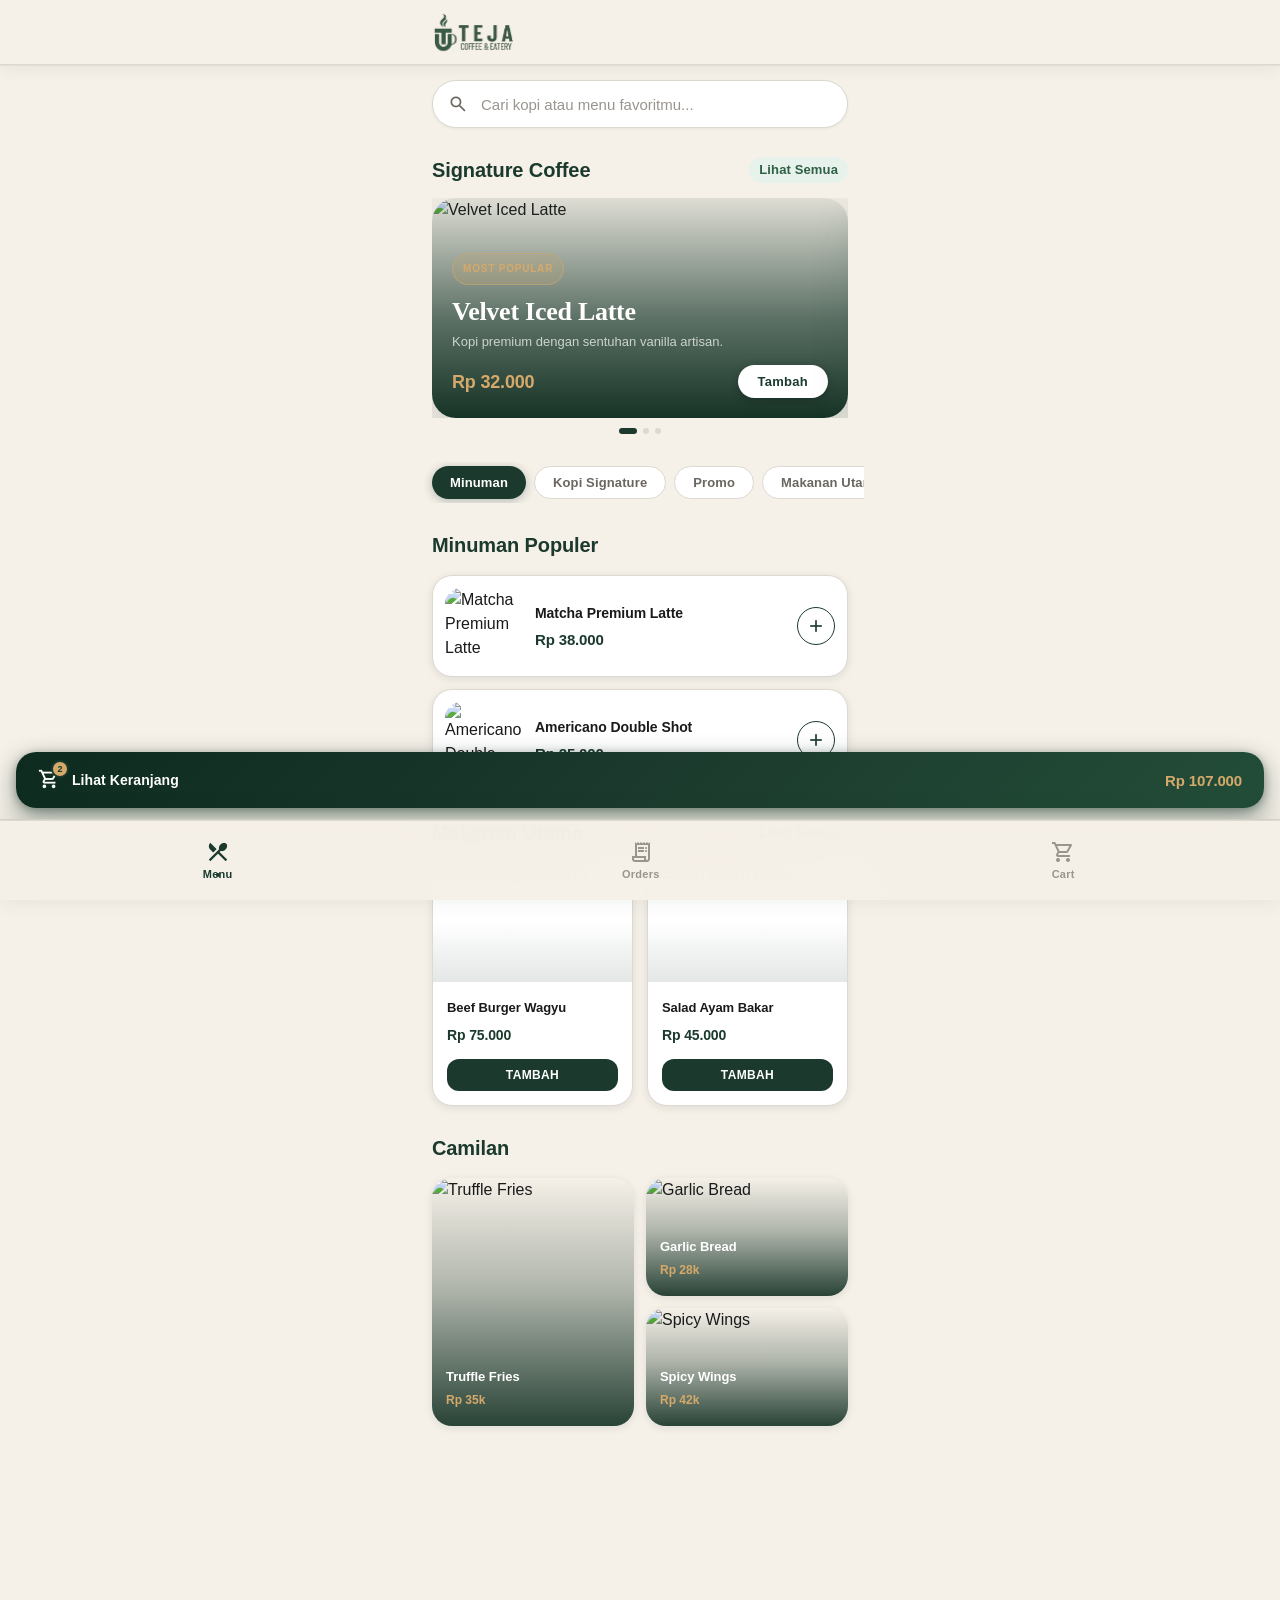
==== commit b7f379cd: "signature coffee fix" ====
--- a/index.html
+++ b/index.html
@@ -17,7 +17,9 @@
   <link rel="stylesheet" href="style/styling.css">
 </head>
 
+
 <body>
+
   <!-- ============================================================
        HEADER — Top App Bar
        ============================================================ -->
@@ -61,38 +63,84 @@
     </section>
 
 
-    <!-- --------------------------------------------------------
-         SECTION 2 — Signature Coffee / Hero
-         -------------------------------------------------------- -->
-    <section id="section-hero" class="section">
-
-      <!-- Section Header -->
-      <div class="section-header">
-        <h2 class="text-headline-md text-primary ">Signature Coffee</h2>
-        <a href="#">Lihat Semua</a>
-      </div>
-
-      <!-- Hero Card -->
-      <div class="hero-card">
-        <img
-          src="https://lh3.googleusercontent.com/aida-public/[base64]"
-          alt="Velvet Iced Latte"
-        >
-
-        <!-- Overlay Content -->
-        <div class="hero-overlay">
-          <span class="badge-popular">MOST POPULAR</span>
-          <h3 class="hero-title">Velvet Iced Latte</h3>
-          <p class="hero-desc">Kopi premium dengan sentuhan vanilla artisan.</p>
-
-          <div class="hero-footer">
-            <span class="hero-price">Rp 32.000</span>
-            <button class="btn-add-hero btn-add">Tambah</button>
-          </div>
+   <!-- --------------------------------------------------------
+     SECTION 2 — Signature Coffee / Hero Slideshow
+     -------------------------------------------------------- -->
+<section id="section-hero" class="section">
+
+  <!-- Section Header -->
+  <div class="section-header">
+    <h2 class="text-headline-md text-primary">Signature Coffee</h2>
+    <a href="#">Lihat Semua</a>
+  </div>
+
+  <!-- Slideshow Wrapper -->
+  <div class="hero-slideshow" id="hero-slideshow">
+
+    <!-- Slide 1 — Velvet Iced Latte -->
+    <div class="hero-card hero-slide"
+         data-nama="Velvet Iced Latte"
+         data-harga="32000"
+         data-img="https://lh3.googleusercontent.com/aida-public/[base64]"
+         data-desc="Kopi premium dengan sentuhan vanilla artisan.">
+      <img src="https://lh3.googleusercontent.com/aida-public/[base64]" alt="Velvet Iced Latte">
+      <div class="hero-overlay">
+        <span class="badge-popular">MOST POPULAR</span>
+        <h3 class="hero-title">Velvet Iced Latte</h3>
+        <p class="hero-desc">Kopi premium dengan sentuhan vanilla artisan.</p>
+        <div class="hero-footer">
+          <span class="hero-price">Rp 32.000</span>
+          <button class="btn-add-hero btn-add">Tambah</button>
         </div>
-
-      </div>
-    </section>
+      </div>
+    </div>
+
+    <!-- Slide 2 — Caramel Macchiato -->
+    <div class="hero-card hero-slide"
+         data-nama="Caramel Macchiato"
+         data-harga="35000"
+         data-img="https://lh3.googleusercontent.com/aida-public/[base64]"
+         data-desc="Espresso dengan lapisan susu steamed dan drizzle karamel manis.">
+      <img src="https://lh3.googleusercontent.com/aida-public/[base64]" alt="Caramel Macchiato">
+      <div class="hero-overlay">
+        <span class="badge-popular">MOST POPULAR</span>
+        <h3 class="hero-title">Caramel Macchiato</h3>
+        <p class="hero-desc">Espresso dengan lapisan susu steamed.</p>
+        <div class="hero-footer">
+          <span class="hero-price">Rp 35.000</span>
+          <button class="btn-add-hero btn-add">Tambah</button>
+        </div>
+      </div>
+    </div>
+
+    <!-- Slide 3 — Spanish Latte -->
+    <div class="hero-card hero-slide"
+         data-nama="Spanish Latte"
+         data-harga="33000"
+         data-img="https://images.unsplash.com/photo-1517701604599-bb29b565090c?w=1200&q=80"
+         data-desc="Perpaduan espresso, susu evaporasi, dan susu segar yang creamy.">
+      <img src="https://images.unsplash.com/photo-1517701604599-bb29b565090c?w=1200&q=80" alt="Spanish Latte">
+      <div class="hero-overlay">
+        <span class="badge-popular">MOST POPULAR</span>
+        <h3 class="hero-title">Spanish Latte</h3>
+        <p class="hero-desc">Perpaduan susu evaporasi & susu segar.</p>
+        <div class="hero-footer">
+          <span class="hero-price">Rp 33.000</span>
+          <button class="btn-add-hero btn-add">Tambah</button>
+        </div>
+      </div>
+    </div>
+
+  </div>
+
+  <!-- Dots indicator -->
+  <div class="hero-dots" id="hero-dots">
+    <span class="hero-dot hero-dot--active"></span>
+    <span class="hero-dot"></span>
+    <span class="hero-dot"></span>
+  </div>
+
+</section>
 
 
     <!-- --------------------------------------------------------
@@ -431,27 +479,36 @@
 // ============================================================
 // HERO CARD
 // ============================================================
-
-const heroCard = document.querySelector('.hero-card');
-
-if (heroCard) {
-  heroCard.addEventListener('click', function (e) {
-
-    // Abaikan klik tombol tambah
-    if (e.target.closest('.btn-add-hero')) return;
-
-    const nama  = document.querySelector('.hero-title')?.textContent?.trim() || '';
-    const harga = document.querySelector('.hero-price')?.textContent?.trim() || '';
-    const img   = document.querySelector('.hero-card img')?.src || '';
-    const desc  = document.querySelector('.hero-desc')?.textContent?.trim() || '';
-
-    const hargaAngka = parseInt(harga.replace(/\D/g, '')) || 0;
-
-    const url = `detail.html?nama=${encodeURIComponent(nama)}&harga=${hargaAngka}&img=${encodeURIComponent(img)}&desc=${encodeURIComponent(desc)}`;
-
-    window.location.href = url;
+// ============================================================
+// HERO SLIDESHOW — click to detail-drink.html + dots indicator
+// ============================================================
+
+const slideshow = document.getElementById('hero-slideshow');
+const dots      = document.querySelectorAll('#hero-dots .hero-dot');
+
+// Update dots saat di-scroll
+if (slideshow) {
+  slideshow.addEventListener('scroll', () => {
+    const index = Math.round(slideshow.scrollLeft / slideshow.offsetWidth);
+    dots.forEach((d, i) => {
+      d.classList.toggle('hero-dot--active', i === index);
+    });
   });
 }
+
+// Klik slide → buka detail-drink.html
+document.querySelectorAll('.hero-slide').forEach(slide => {
+  slide.addEventListener('click', function (e) {
+    if (e.target.closest('.btn-add-hero')) return;
+
+    const nama  = this.dataset.nama  || '';
+    const harga = this.dataset.harga || '0';
+    const img   = this.dataset.img   || '';
+
+    window.location.href =
+      `detail-drink.html?nama=${encodeURIComponent(nama)}&harga=${harga}&img=${encodeURIComponent(img)}`;
+  });
+});
 
   </script>
 
--- a/style/styling.css
+++ b/style/styling.css
@@ -112,6 +112,45 @@
 }
 
 
+
+/* ── Hero Slideshow ── */
+.hero-slideshow {
+  display: flex;
+  overflow-x: auto;
+  scroll-snap-type: x mandatory;
+  -webkit-overflow-scrolling: touch;
+  scroll-behavior: smooth;
+  gap: 12px;
+  -ms-overflow-style: none;
+  scrollbar-width: none;
+}
+.hero-slideshow::-webkit-scrollbar { display: none; }
+
+.hero-slide {
+  flex: 0 0 100%;
+  scroll-snap-align: start;
+}
+
+/* Dots */
+.hero-dots {
+  display: flex;
+  justify-content: center;
+  gap: 6px;
+  margin-top: 10px;
+}
+.hero-dot {
+  width: 6px;
+  height: 6px;
+  border-radius: 50%;
+  background-color: var(--color-outline-variant, #ccc);
+  transition: background-color 0.2s ease, width 0.2s ease;
+}
+.hero-dot--active {
+  width: 18px;
+  border-radius: 3px;
+  background-color: var(--color-primary);
+}
+
 /* ----------------------------------------------------------
    3. RESET & BASE
    ---------------------------------------------------------- */
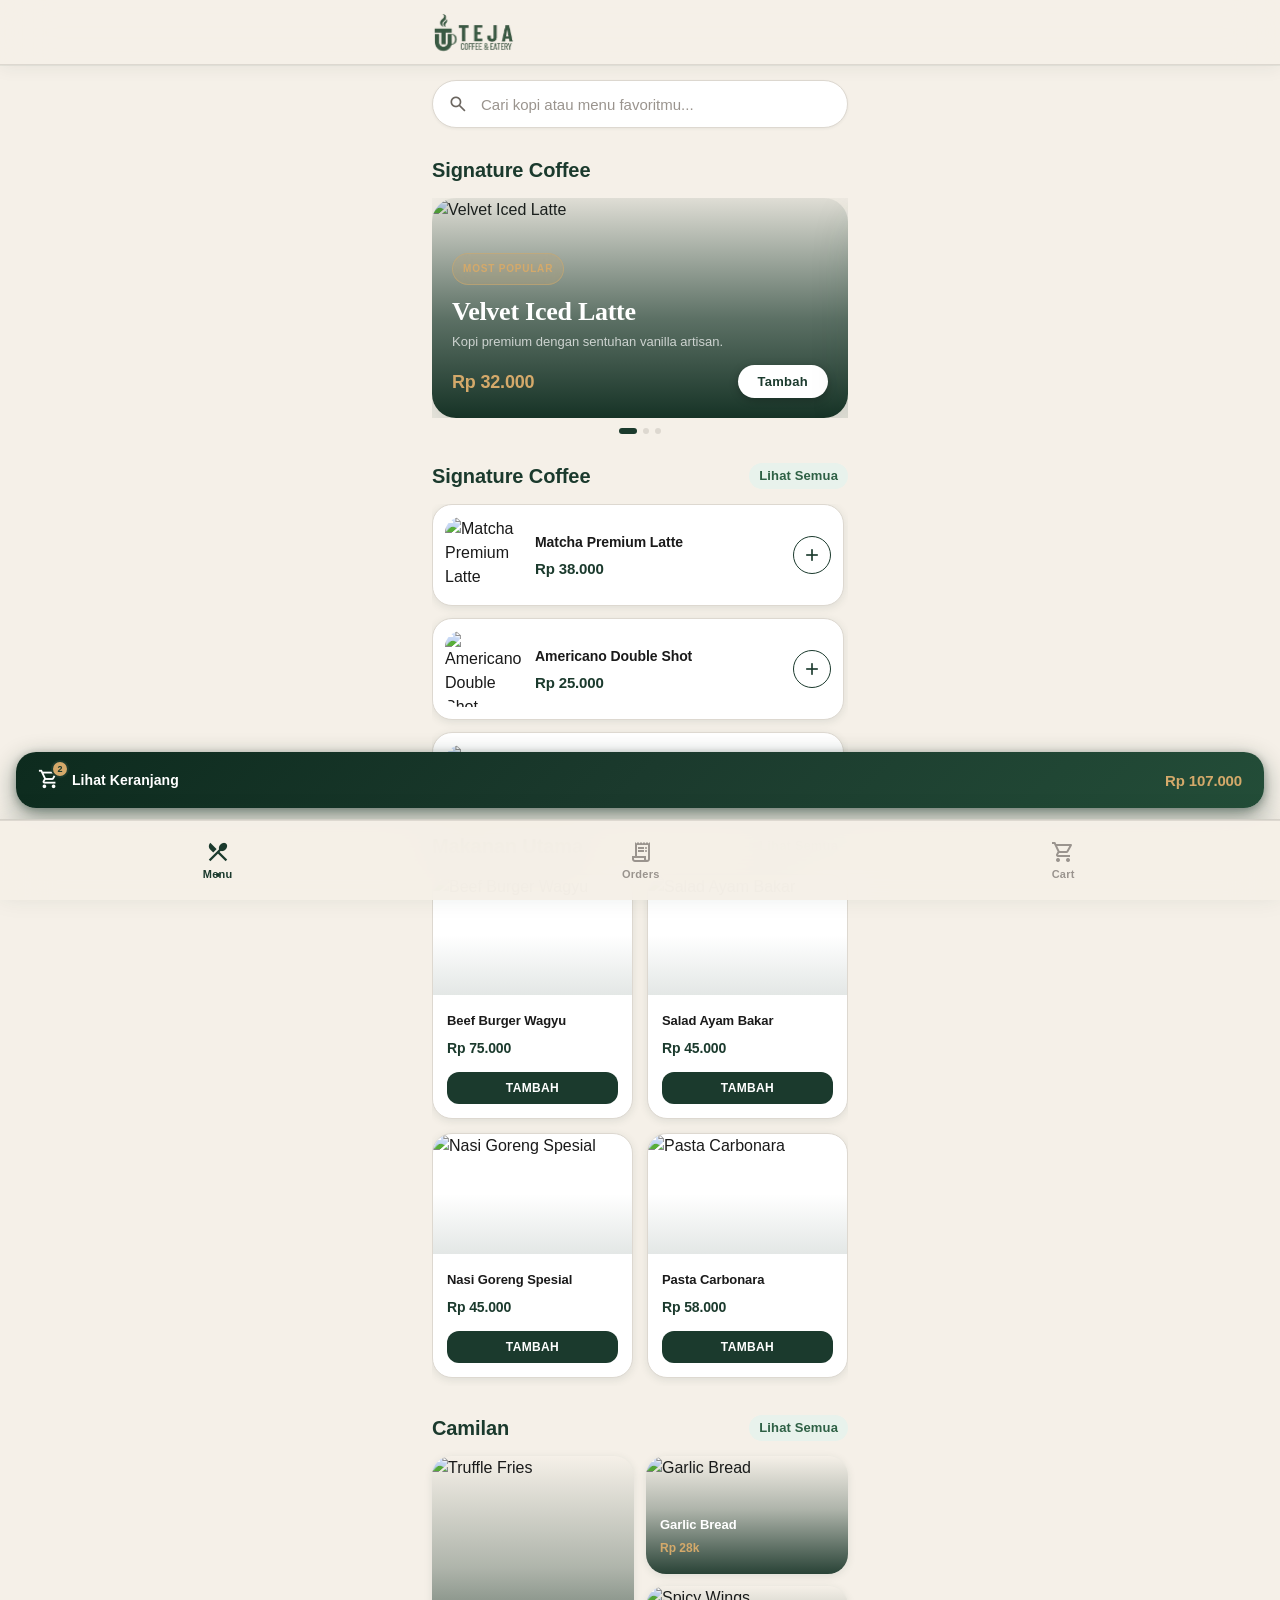
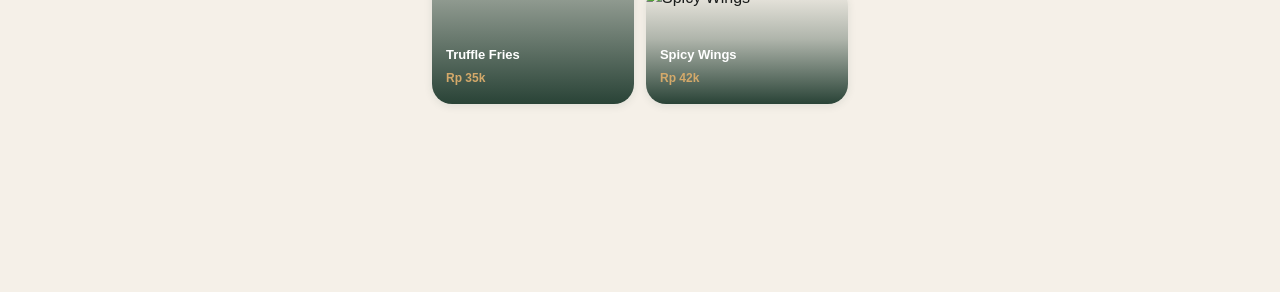
==== commit 9f42c270: "penambahan lihat semua menu section food,drink,snack & fitur searching done" ====
--- a/index.html
+++ b/index.html
@@ -5,174 +5,194 @@
   <meta name="viewport" content="width=device-width, initial-scale=1.0">
   <title>UrbanDine</title>
 
-  <!-- Google Fonts: Plus Jakarta Sans -->
   <link rel="preconnect" href="https://fonts.googleapis.com">
   <link rel="preconnect" href="https://fonts.gstatic.com" crossorigin>
   <link href="https://fonts.googleapis.com/css2?family=Plus+Jakarta+Sans:wght@400;500;600;700;800&display=swap" rel="stylesheet">
-
-  <!-- Material Symbols -->
   <link href="https://fonts.googleapis.com/css2?family=Material+Symbols+Outlined:wght,FILL@100..700,0..1&display=swap" rel="stylesheet">
 
-  <!-- App Stylesheet -->
   <link rel="stylesheet" href="style/styling.css">
+
+  <style>
+    .empty-state {
+      display: none;
+      flex-direction: column;
+      align-items: center;
+      justify-content: center;
+      text-align: center;
+      padding: 64px 24px;
+    }
+    .empty-state .material-symbols-outlined {
+      font-size: 64px;
+      color: var(--color-outline);
+      margin-bottom: 12px;
+    }
+    .empty-state h3 {
+      margin: 0 0 8px;
+      font-size: 18px;
+      font-weight: 700;
+      color: var(--color-on-surface);
+    }
+    .empty-state p {
+      margin: 0;
+      line-height: 1.6;
+      color: var(--color-on-surface-muted);
+    }
+
+    /* ── Drinks list — vertical scroll ── */
+    .drinks-list {
+      display: flex;
+      flex-direction: column;
+      gap: 12px;
+      max-height: 300px;
+      overflow-y: auto;
+      padding-right: 4px;
+      scrollbar-width: thin;
+      scrollbar-color: var(--color-outline-variant, #ddd) transparent;
+    }
+    .drinks-list::-webkit-scrollbar { width: 4px; }
+    .drinks-list::-webkit-scrollbar-track { background: transparent; }
+    .drinks-list::-webkit-scrollbar-thumb {
+      background-color: var(--color-outline-variant, #ddd);
+      border-radius: 99px;
+    }
+
+    /* ── Food grid — horizontal scroll ── */
+    .food-grid {
+      display: flex;
+      flex-direction: row;
+      gap: 12px;
+      overflow-x: auto;
+      padding-bottom: 8px;
+      -ms-overflow-style: none;
+      scrollbar-width: none;
+    }
+    .food-grid::-webkit-scrollbar { display: none; }
+
+    .food-card {
+      flex: 0 0 160px;
+      min-width: 160px;
+    }
+  </style>
 </head>
 
-
 <body>
 
-  <!-- ============================================================
-       HEADER — Top App Bar
-       ============================================================ -->
+  <!-- HEADER -->
   <header id="site-header">
     <div class="header-inner">
-
-        <!-- Left side: Logo -->
-        <div class="logo">
-            <img src="assets/lofo-teja-v2.svg" alt="UrbanDine Logo">
-            <span class="logo-text"></span>
-        </div>
+      <div class="logo">
+        <img src="assets/lofo-teja-v2.svg" alt="UrbanDine Logo">
+        <span class="logo-text"></span>
+      </div>
     </div>
   </header>
 
-
-  <!-- ============================================================
-       MAIN CONTENT
-       ============================================================ -->
+  <!-- MAIN CONTENT -->
   <main class="page-container">
 
-
-    <!-- --------------------------------------------------------
-         SECTION 1 — Search Bar
-         -------------------------------------------------------- -->
+    <!-- SECTION 1 — Search Bar -->
     <section id="section-search" class="section">
-      <div class="search-wrapper">
-
-        <!-- Icon -->
+      <div class="search-wrapper" id="search-wrapper">
         <div class="search-icon">
           <span class="material-symbols-outlined">search</span>
         </div>
-
-        <!-- Input -->
         <input
           type="text"
+          id="search-input"
           placeholder="Cari kopi atau menu favoritmu..."
           aria-label="Cari menu"
         >
-
       </div>
     </section>
 
-
-   <!-- --------------------------------------------------------
-     SECTION 2 — Signature Coffee / Hero Slideshow
-     -------------------------------------------------------- -->
-<section id="section-hero" class="section">
-
-  <!-- Section Header -->
-  <div class="section-header">
-    <h2 class="text-headline-md text-primary">Signature Coffee</h2>
-    <a href="#">Lihat Semua</a>
-  </div>
-
-  <!-- Slideshow Wrapper -->
-  <div class="hero-slideshow" id="hero-slideshow">
-
-    <!-- Slide 1 — Velvet Iced Latte -->
-    <div class="hero-card hero-slide"
-         data-nama="Velvet Iced Latte"
-         data-harga="32000"
-         data-img="https://lh3.googleusercontent.com/aida-public/[base64]"
-         data-desc="Kopi premium dengan sentuhan vanilla artisan.">
-      <img src="https://lh3.googleusercontent.com/aida-public/[base64]" alt="Velvet Iced Latte">
-      <div class="hero-overlay">
-        <span class="badge-popular">MOST POPULAR</span>
-        <h3 class="hero-title">Velvet Iced Latte</h3>
-        <p class="hero-desc">Kopi premium dengan sentuhan vanilla artisan.</p>
-        <div class="hero-footer">
-          <span class="hero-price">Rp 32.000</span>
-          <button class="btn-add-hero btn-add">Tambah</button>
+    <!-- Empty State -->
+    <div class="empty-state" id="empty-state">
+      <span class="material-symbols-outlined">search_off</span>
+      <h3>Menu Tidak Ditemukan</h3>
+      <p>Kami tidak menemukan menu yang sesuai dengan pencarian Anda.</p>
+    </div>
+
+    <!-- SECTION 2 — Hero Slideshow -->
+    <section id="section-hero" class="section">
+      <div class="section-header">
+        <h2 class="text-headline-md text-primary">Signature Coffee</h2>
+      </div>
+      <div class="hero-slideshow" id="hero-slideshow">
+
+        <div class="hero-card hero-slide"
+             data-nama="Velvet Iced Latte"
+             data-harga="32000"
+             data-img="https://lh3.googleusercontent.com/aida-public/[base64]"
+             data-desc="Kopi premium dengan sentuhan vanilla artisan.">
+          <img src="https://lh3.googleusercontent.com/aida-public/[base64]" alt="Velvet Iced Latte">
+          <div class="hero-overlay">
+            <span class="badge-popular">MOST POPULAR</span>
+            <h3 class="hero-title">Velvet Iced Latte</h3>
+            <p class="hero-desc">Kopi premium dengan sentuhan vanilla artisan.</p>
+            <div class="hero-footer">
+              <span class="hero-price">Rp 32.000</span>
+              <button class="btn-add-hero btn-add">Tambah</button>
+            </div>
+          </div>
         </div>
-      </div>
-    </div>
-
-    <!-- Slide 2 — Caramel Macchiato -->
-    <div class="hero-card hero-slide"
-         data-nama="Caramel Macchiato"
-         data-harga="35000"
-         data-img="https://lh3.googleusercontent.com/aida-public/[base64]"
-         data-desc="Espresso dengan lapisan susu steamed dan drizzle karamel manis.">
-      <img src="https://lh3.googleusercontent.com/aida-public/[base64]" alt="Caramel Macchiato">
-      <div class="hero-overlay">
-        <span class="badge-popular">MOST POPULAR</span>
-        <h3 class="hero-title">Caramel Macchiato</h3>
-        <p class="hero-desc">Espresso dengan lapisan susu steamed.</p>
-        <div class="hero-footer">
-          <span class="hero-price">Rp 35.000</span>
-          <button class="btn-add-hero btn-add">Tambah</button>
+
+        <div class="hero-card hero-slide"
+             data-nama="Caramel Macchiato"
+             data-harga="35000"
+             data-img="https://lh3.googleusercontent.com/aida-public/[base64]"
+             data-desc="Espresso dengan lapisan susu steamed dan drizzle karamel manis.">
+          <img src="https://lh3.googleusercontent.com/aida-public/[base64]" alt="Caramel Macchiato">
+          <div class="hero-overlay">
+            <span class="badge-popular">MOST POPULAR</span>
+            <h3 class="hero-title">Caramel Macchiato</h3>
+            <p class="hero-desc">Espresso dengan lapisan susu steamed.</p>
+            <div class="hero-footer">
+              <span class="hero-price">Rp 35.000</span>
+              <button class="btn-add-hero btn-add">Tambah</button>
+            </div>
+          </div>
         </div>
-      </div>
-    </div>
-
-    <!-- Slide 3 — Spanish Latte -->
-    <div class="hero-card hero-slide"
-         data-nama="Spanish Latte"
-         data-harga="33000"
-         data-img="https://images.unsplash.com/photo-1517701604599-bb29b565090c?w=1200&q=80"
-         data-desc="Perpaduan espresso, susu evaporasi, dan susu segar yang creamy.">
-      <img src="https://images.unsplash.com/photo-1517701604599-bb29b565090c?w=1200&q=80" alt="Spanish Latte">
-      <div class="hero-overlay">
-        <span class="badge-popular">MOST POPULAR</span>
-        <h3 class="hero-title">Spanish Latte</h3>
-        <p class="hero-desc">Perpaduan susu evaporasi & susu segar.</p>
-        <div class="hero-footer">
-          <span class="hero-price">Rp 33.000</span>
-          <button class="btn-add-hero btn-add">Tambah</button>
+
+        <div class="hero-card hero-slide"
+             data-nama="Spanish Latte"
+             data-harga="33000"
+             data-img="https://images.unsplash.com/photo-1517701604599-bb29b565090c?w=1200&q=80"
+             data-desc="Perpaduan espresso, susu evaporasi, dan susu segar yang creamy.">
+          <img src="https://images.unsplash.com/photo-1517701604599-bb29b565090c?w=1200&q=80" alt="Spanish Latte">
+          <div class="hero-overlay">
+            <span class="badge-popular">MOST POPULAR</span>
+            <h3 class="hero-title">Spanish Latte</h3>
+            <p class="hero-desc">Perpaduan susu evaporasi & susu segar.</p>
+            <div class="hero-footer">
+              <span class="hero-price">Rp 33.000</span>
+              <button class="btn-add-hero btn-add">Tambah</button>
+            </div>
+          </div>
         </div>
-      </div>
-    </div>
-
-  </div>
-
-  <!-- Dots indicator -->
-  <div class="hero-dots" id="hero-dots">
-    <span class="hero-dot hero-dot--active"></span>
-    <span class="hero-dot"></span>
-    <span class="hero-dot"></span>
-  </div>
-
-</section>
-
-
-    <!-- --------------------------------------------------------
-         SECTION 3 — Category Chips
-         -------------------------------------------------------- -->
-    <section id="section-categories" class="hide-scrollbar">
-      <div class="chips-row" role="list">
-        <button class="chip chip--active"  role="listitem">Minuman</button>
-        <button class="chip chip--default" role="listitem">Kopi Signature</button>
-        <button class="chip chip--default" role="listitem">Promo</button>
-        <button class="chip chip--default" role="listitem">Makanan Utama</button>
-        <button class="chip chip--default" role="listitem">Camilan</button>
+
+      </div>
+      <div class="hero-dots" id="hero-dots">
+        <span class="hero-dot hero-dot--active"></span>
+        <span class="hero-dot"></span>
+        <span class="hero-dot"></span>
       </div>
     </section>
 
-
-    <!-- --------------------------------------------------------
-         SECTION 4 — Minuman Populer
-         -------------------------------------------------------- -->
+   
+
+
+    <!-- SECTION 4 — Minuman -->
     <section id="section-drinks" class="section">
-
-      <h2 class="text-headline-md text-primary" style="margin-bottom:16px">Minuman Populer</h2>
-
+      <div class="section-header">
+        <h2 class="text-headline-md text-primary">Signature Coffee</h2>
+        <a href="drinks-all.html">Lihat Semua</a>
+      </div>
       <div class="drinks-list">
 
-        <!-- Card 1 — Matcha Premium Latte -->
         <article class="drink-card">
-          <img
-            class="drink-card__thumbnail"
+          <img class="drink-card__thumbnail"
             src="https://lh3.googleusercontent.com/aida-public/[base64]"
-            alt="Matcha Premium Latte"
-          >
+            alt="Matcha Premium Latte">
           <div class="drink-card__info">
             <p class="drink-card__name">Matcha Premium Latte</p>
             <p class="drink-card__price">Rp 38.000</p>
@@ -182,49 +202,59 @@
           </button>
         </article>
 
-        <!-- Card 2 — Americano Double Shot -->
-<article class="drink-card">
-  <img
-    class="drink-card__thumbnail"
-    src="https://lh3.googleusercontent.com/aida-public/[base64]"
-    alt="Americano Double Shot"
-  >
-
-  <div class="drink-card__info">
-    <p class="drink-card__name">Americano Double Shot</p>
-    <p class="drink-card__price">Rp 25.000</p>
-  </div>
-
-  <button class="drink-card__btn btn-add" aria-label="Tambah Americano Double Shot">
-    <span class="material-symbols-outlined">add</span>
-  </button>
-</article>
+        <article class="drink-card">
+          <img class="drink-card__thumbnail"
+            src="https://lh3.googleusercontent.com/aida-public/[base64]"
+            alt="Americano Double Shot">
+          <div class="drink-card__info">
+            <p class="drink-card__name">Americano Double Shot</p>
+            <p class="drink-card__price">Rp 25.000</p>
+          </div>
+          <button class="drink-card__btn btn-add" aria-label="Tambah Americano Double Shot">
+            <span class="material-symbols-outlined">add</span>
+          </button>
+        </article>
+
+        <article class="drink-card">
+          <img class="drink-card__thumbnail"
+            src="https://lh3.googleusercontent.com/aida-public/[base64]"
+            alt="Caramel Macchiato">
+          <div class="drink-card__info">
+            <p class="drink-card__name">Caramel Macchiato</p>
+            <p class="drink-card__price">Rp 35.000</p>
+          </div>
+          <button class="drink-card__btn btn-add" aria-label="Tambah Caramel Macchiato">
+            <span class="material-symbols-outlined">add</span>
+          </button>
+        </article>
+
+        <article class="drink-card">
+          <img class="drink-card__thumbnail"
+            src="https://images.unsplash.com/photo-1517701604599-bb29b565090c?w=400&q=80"
+            alt="Spanish Latte">
+          <div class="drink-card__info">
+            <p class="drink-card__name">Spanish Latte</p>
+            <p class="drink-card__price">Rp 33.000</p>
+          </div>
+          <button class="drink-card__btn btn-add" aria-label="Tambah Spanish Latte">
+            <span class="material-symbols-outlined">add</span>
+          </button>
+        </article>
 
       </div>
     </section>
 
-
-    <!-- --------------------------------------------------------
-         SECTION 5 — Makanan Utama
-         -------------------------------------------------------- -->
+    <!-- SECTION 5 — Makanan Utama -->
     <section id="section-food" class="section">
-
-      <!-- Section Header -->
       <div class="section-header">
         <h2 class="text-headline-md text-primary">Makanan Utama</h2>
-        <a href="#">Lihat Semua</a>
-      </div>
-
-      <!-- 2-Column Grid -->
+        <a href="food-all.html">Lihat Semua</a>
+      </div>
       <div class="food-grid">
 
-        <!-- Card 1 — Beef Burger Wagyu -->
         <article class="food-card">
           <div class="food-card__image-wrap">
-            <img
-              src="https://lh3.googleusercontent.com/aida-public/[base64]"
-              alt="Beef Burger Wagyu"
-            >
+            <img src="https://lh3.googleusercontent.com/aida-public/[base64]" alt="Beef Burger Wagyu">
           </div>
           <div class="food-card__body">
             <p class="food-card__name">Beef Burger Wagyu</p>
@@ -233,13 +263,9 @@
           </div>
         </article>
 
-        <!-- Card 2 — Salad Ayam Bakar -->
         <article class="food-card">
           <div class="food-card__image-wrap">
-            <img
-              src="https://lh3.googleusercontent.com/aida-public/[base64]"
-              alt="Salad Ayam Bakar"
-            >
+            <img src="https://lh3.googleusercontent.com/aida-public/[base64]" alt="Salad Ayam Bakar">
           </div>
           <div class="food-card__body">
             <p class="food-card__name">Salad Ayam Bakar</p>
@@ -248,50 +274,57 @@
           </div>
         </article>
 
+        <article class="food-card">
+          <div class="food-card__image-wrap">
+            <img src="https://lh3.googleusercontent.com/aida-public/[base64]" alt="Nasi Goreng Spesial">
+          </div>
+          <div class="food-card__body">
+            <p class="food-card__name">Nasi Goreng Spesial</p>
+            <p class="food-card__price">Rp 45.000</p>
+            <button class="food-card__btn btn-add">Tambah</button>
+          </div>
+        </article>
+
+        <article class="food-card">
+          <div class="food-card__image-wrap">
+            <img src="https://lh3.googleusercontent.com/aida-public/[base64]" alt="Pasta Carbonara">
+          </div>
+          <div class="food-card__body">
+            <p class="food-card__name">Pasta Carbonara</p>
+            <p class="food-card__price">Rp 58.000</p>
+            <button class="food-card__btn btn-add">Tambah</button>
+          </div>
+        </article>
+
       </div>
     </section>
 
-
-    <!-- --------------------------------------------------------
-         SECTION 6 — Camilan (Bento Grid)
-         -------------------------------------------------------- -->
+    <!-- SECTION 6 — Camilan -->
     <section id="section-snacks" class="section">
-
-      <h2 class="text-headline-md text-primary" style="margin-bottom:16px">Camilan</h2>
-
-      <!-- Bento Grid -->
+      <div class="section-header">
+        <h2 class="text-headline-md text-primary">Camilan</h2>
+        <a href="snacks-all.html">Lihat Semua</a>
+      </div>
       <div class="bento-grid">
 
-        <!-- Item Large — Truffle Fries -->
         <article class="bento-item bento-item--large">
-          <img
-            src="https://lh3.googleusercontent.com/aida-public/[base64]"
-            alt="Truffle Fries"
-          >
+          <img src="https://lh3.googleusercontent.com/aida-public/[base64]" alt="Truffle Fries">
           <div class="bento-item__overlay">
             <p class="bento-item__name">Truffle Fries</p>
             <p class="bento-item__price">Rp 35k</p>
           </div>
         </article>
 
-        <!-- Item Small — Garlic Bread -->
         <article class="bento-item bento-item--small">
-          <img
-            src="https://lh3.googleusercontent.com/aida-public/[base64]"
-            alt="Garlic Bread"
-          >
+          <img src="https://lh3.googleusercontent.com/aida-public/[base64]" alt="Garlic Bread">
           <div class="bento-item__overlay">
             <p class="bento-item__name">Garlic Bread</p>
             <p class="bento-item__price">Rp 28k</p>
           </div>
         </article>
 
-        <!-- Item Small — Spicy Wings -->
         <article class="bento-item bento-item--small">
-          <img
-            src="https://lh3.googleusercontent.com/aida-public/[base64]"
-            alt="Spicy Wings"
-          >
+          <img src="https://lh3.googleusercontent.com/aida-public/[base64]" alt="Spicy Wings">
           <div class="bento-item__overlay">
             <p class="bento-item__name">Spicy Wings</p>
             <p class="bento-item__price">Rp 42k</p>
@@ -301,17 +334,11 @@
       </div>
     </section>
 
-
   </main>
 
-
-  <!-- ============================================================
-       FAB — Keranjang Belanja
-       ============================================================ -->
+  <!-- FAB -->
   <div id="fab-cart">
     <button class="fab-btn" aria-label="Lihat keranjang">
-
-      <!-- Left side: icon + label -->
       <div class="fab-left">
         <div class="fab-icon-wrap">
           <span class="material-symbols-outlined">shopping_cart</span>
@@ -319,90 +346,97 @@
         </div>
         <span class="fab-label">Lihat Keranjang</span>
       </div>
-
-      <!-- Right side: total -->
       <span class="fab-total">Rp 107.000</span>
-
     </button>
   </div>
 
-
-  <!-- ============================================================
-       BOTTOM NAVIGATION BAR
-       ============================================================ -->
+  <!-- BOTTOM NAV -->
   <nav id="bottom-nav" aria-label="Navigasi utama">
-
     <button class="nav-item nav-item--active" aria-current="page">
       <span class="material-symbols-outlined">restaurant_menu</span>
       <span class="nav-label">Menu</span>
     </button>
-
     <button class="nav-item nav-item--inactive">
       <span class="material-symbols-outlined">receipt_long</span>
       <span class="nav-label">Orders</span>
     </button>
-
     <button class="nav-item nav-item--inactive">
       <span class="material-symbols-outlined">shopping_cart</span>
       <span class="nav-label">Cart</span>
     </button>
-
-
   </nav>
 
-
-  <!-- ============================================================
-       SCRIPTS — Micro-interactions
-       ============================================================ -->
   <script>
-    /**
-     * "Tambah" button feedback animation
-     * Works on all buttons with class .btn-add
-     */
+    // ============================================================
+    // BTN-ADD — Loading & Success feedback
+    // ============================================================
     document.querySelectorAll('.btn-add').forEach(btn => {
-      btn.addEventListener('click', function () {
+      btn.addEventListener('click', function (e) {
+        e.stopPropagation(); // jangan trigger click card
         const originalContent = this.innerHTML;
-        const originalClass    = this.className;
-
-        // Loading state
-        this.innerHTML  = '<span class="material-symbols-outlined animate-spin" style="font-size:18px">progress_activity</span>';
-        this.disabled   = true;
+        const originalClass   = this.className;
+
+        this.innerHTML = '<span class="material-symbols-outlined animate-spin" style="font-size:18px">progress_activity</span>';
+        this.disabled  = true;
 
         setTimeout(() => {
-          // Success state
           this.innerHTML = '<span class="material-symbols-outlined" style="font-size:18px">check_circle</span>';
           this.classList.add('btn-success');
 
           setTimeout(() => {
-            // Restore original
-            this.innerHTML  = originalContent;
-            this.className  = originalClass;
-            this.disabled   = false;
+            this.innerHTML = originalContent;
+            this.className = originalClass;
+            this.disabled  = false;
           }, 1500);
         }, 600);
       });
     });
 
-
-    /**
-     * Search bar scale effect on focus / blur
-     */
-    const searchInput   = document.querySelector('#section-search input');
-    const searchWrapper = document.querySelector('#section-search .search-wrapper');
-
-    if (searchInput && searchWrapper) {
-      searchInput.addEventListener('focus', () => {
-        searchWrapper.classList.add('is-focused');
-      });
-      searchInput.addEventListener('blur', () => {
-        searchWrapper.classList.remove('is-focused');
-      });
-    }
-
-
-    /**
-     * Category chips — active state toggle
-     */
+    // ============================================================
+    // SEARCH BAR — focus effect + filter
+    // ============================================================
+    const searchInput   = document.getElementById('search-input');
+    const searchWrapper = document.getElementById('search-wrapper');
+    const emptyState    = document.getElementById('empty-state');
+
+    const SECTION_IDS = ['section-hero', 'section-drinks', 'section-food', 'section-snacks'];
+    const CARD_SELECTOR = '.drink-card, .food-card, .hero-slide, .bento-item';
+
+    searchWrapper.addEventListener('focusin',  () => searchWrapper.classList.add('is-focused'));
+    searchWrapper.addEventListener('focusout', () => searchWrapper.classList.remove('is-focused'));
+
+    searchInput.addEventListener('input', function () {
+      const query = this.value.trim().toLowerCase();
+
+      // Filter tiap card
+      document.querySelectorAll(CARD_SELECTOR).forEach(card => {
+        const nameEl = card.querySelector(
+          '.drink-card__name, .food-card__name, .hero-title, .bento-item__name'
+        );
+        const name  = nameEl?.textContent?.toLowerCase() || '';
+        const match = query === '' || name.includes(query);
+        card.style.display = match ? '' : 'none';
+      });
+
+      // Sembunyikan section yang cardnya semua tersembunyi
+      let anyVisible = false;
+      SECTION_IDS.forEach(id => {
+        const section = document.getElementById(id);
+        if (!section) return;
+        const hasVisible = [...section.querySelectorAll(CARD_SELECTOR)]
+          .some(c => c.style.display !== 'none');
+        section.style.display = hasVisible ? '' : 'none';
+        if (hasVisible) anyVisible = true;
+      });
+
+
+      // Empty state
+      emptyState.style.display = (!anyVisible && query !== '') ? 'flex' : 'none';
+    });
+
+    // ============================================================
+    // CATEGORY CHIPS — active toggle
+    // ============================================================
     document.querySelectorAll('#section-categories .chip').forEach(chip => {
       chip.addEventListener('click', function () {
         document.querySelectorAll('#section-categories .chip').forEach(c => {
@@ -414,105 +448,81 @@
       });
     });
 
- // ============================================================
-// Redirect ke detail.html
-// ============================================================
-
-function redirectToDetail(card, nameSelector, priceSelector, desc = '') {
-  const nama  = card.querySelector(nameSelector)?.textContent?.trim() || '';
-  const harga = card.querySelector(priceSelector)?.textContent?.trim() || '';
-  const img   = card.querySelector('img')?.src || '';
-
-  // Ambil angka dari harga "Rp 75.000" → 75000
-  const hargaAngka = parseInt(harga.replace(/\D/g, '')) || 0;
-
-  const url = `detail.html?nama=${encodeURIComponent(nama)}&harga=${hargaAngka}&img=${encodeURIComponent(img)}&desc=${encodeURIComponent(desc)}`;
-
-  window.location.href = url;
-}
-
-
-// ============================================================
-// FOOD CARD
-// ============================================================
-
-document.querySelectorAll('.food-card').forEach(card => {
-  card.addEventListener('click', function (e) {
-
-    // Abaikan klik tombol tambah
-    if (e.target.closest('.food-card__btn')) return;
-
-    redirectToDetail(
-      this,
-      '.food-card__name',
-      '.food-card__price',
-      'Menu makanan spesial UrbanDine yang dibuat dari bahan pilihan berkualitas.'
-    );
-  });
-});
-
-
-// ============================================================
-// DRINK CARD
-// ============================================================
-document.querySelectorAll('.drink-card').forEach(card => {
-  card.addEventListener('click', function(e){
-
-    if (e.target.closest('.drink-card__btn')) return;
-
-    const nama  = this.querySelector('.drink-card__name').textContent;
-    const harga = parseInt(
-      this.querySelector('.drink-card__price')
-        .textContent.replace(/\D/g,'')
-    );
-
-    const img = this.querySelector('img')?.src || '';
-
-    window.location.href =
-      `detail-drink.html?nama=${encodeURIComponent(nama)}
-      &harga=${harga}
-      &img=${encodeURIComponent(img)}`;
-  });
-});
-
-
-// ============================================================
-// HERO CARD
-// ============================================================
-// ============================================================
-// HERO SLIDESHOW — click to detail-drink.html + dots indicator
-// ============================================================
-
-const slideshow = document.getElementById('hero-slideshow');
-const dots      = document.querySelectorAll('#hero-dots .hero-dot');
-
-// Update dots saat di-scroll
-if (slideshow) {
-  slideshow.addEventListener('scroll', () => {
-    const index = Math.round(slideshow.scrollLeft / slideshow.offsetWidth);
-    dots.forEach((d, i) => {
-      d.classList.toggle('hero-dot--active', i === index);
-    });
-  });
-}
-
-// Klik slide → buka detail-drink.html
-document.querySelectorAll('.hero-slide').forEach(slide => {
-  slide.addEventListener('click', function (e) {
-    if (e.target.closest('.btn-add-hero')) return;
-
-    const nama  = this.dataset.nama  || '';
-    const harga = this.dataset.harga || '0';
-    const img   = this.dataset.img   || '';
-
-    window.location.href =
-      `detail-drink.html?nama=${encodeURIComponent(nama)}&harga=${harga}&img=${encodeURIComponent(img)}`;
-  });
-});
-
+    // ============================================================
+    // REDIRECT helpers
+    // ============================================================
+    function redirectToDetail(card, nameSelector, priceSelector, desc = '') {
+      const nama       = card.querySelector(nameSelector)?.textContent?.trim() || '';
+      const hargaText  = card.querySelector(priceSelector)?.textContent?.trim() || '';
+      const img        = card.querySelector('img')?.src || '';
+      const hargaAngka = parseInt(hargaText.replace(/\D/g, '')) || 0;
+      window.location.href = `detail.html?nama=${encodeURIComponent(nama)}&harga=${hargaAngka}&img=${encodeURIComponent(img)}&desc=${encodeURIComponent(desc)}`;
+    }
+
+    // ============================================================
+    // FOOD CARD — klik card → detail makanan
+    // ============================================================
+    document.querySelectorAll('.food-card').forEach(card => {
+      card.addEventListener('click', function (e) {
+        if (e.target.closest('.food-card__btn')) return;
+        redirectToDetail(
+          this,
+          '.food-card__name',
+          '.food-card__price',
+          'Menu makanan spesial UrbanDine yang dibuat dari bahan pilihan berkualitas.'
+        );
+      });
+    });
+
+    // ============================================================
+    // DRINK CARD — klik card → detail minuman
+    // ============================================================
+    document.querySelectorAll('.drink-card').forEach(card => {
+      card.addEventListener('click', function (e) {
+        if (e.target.closest('.drink-card__btn')) return;
+        const nama  = this.querySelector('.drink-card__name').textContent.trim();
+        const harga = parseInt(this.querySelector('.drink-card__price').textContent.replace(/\D/g, ''));
+        const img   = this.querySelector('img')?.src || '';
+        window.location.href = `detail-drink.html?nama=${encodeURIComponent(nama)}&harga=${harga}&img=${encodeURIComponent(img)}`;
+      });
+    });
+
+    // ============================================================
+    // BENTO ITEM (Camilan) — klik → detail makanan
+    // ============================================================
+    document.querySelectorAll('.bento-item').forEach(item => {
+      item.addEventListener('click', function () {
+        const nama       = this.querySelector('.bento-item__name')?.textContent?.trim() || '';
+        const hargaText  = this.querySelector('.bento-item__price')?.textContent?.trim() || '';
+        const hargaAngka = parseInt(hargaText.replace(/\D/g, '')) || 0;
+        const img        = this.querySelector('img')?.src || '';
+        window.location.href = `detail.html?nama=${encodeURIComponent(nama)}&harga=${hargaAngka}&img=${encodeURIComponent(img)}&desc=`;
+      });
+    });
+
+    // ============================================================
+    // HERO SLIDESHOW — dots indicator + klik → detail minuman
+    // ============================================================
+    const slideshow = document.getElementById('hero-slideshow');
+    const dots      = document.querySelectorAll('#hero-dots .hero-dot');
+
+    if (slideshow) {
+      slideshow.addEventListener('scroll', () => {
+        const index = Math.round(slideshow.scrollLeft / slideshow.offsetWidth);
+        dots.forEach((d, i) => d.classList.toggle('hero-dot--active', i === index));
+      });
+    }
+
+    document.querySelectorAll('.hero-slide').forEach(slide => {
+      slide.addEventListener('click', function (e) {
+        if (e.target.closest('.btn-add-hero')) return;
+        const nama  = this.dataset.nama  || '';
+        const harga = this.dataset.harga || '0';
+        const img   = this.dataset.img   || '';
+        window.location.href = `detail-drink.html?nama=${encodeURIComponent(nama)}&harga=${harga}&img=${encodeURIComponent(img)}`;
+      });
+    });
   </script>
 
-
-  
 </body>
 </html>
--- a/style/styling.css
+++ b/style/styling.css
@@ -20,6 +20,8 @@
    16. Scrollbar Utility
    ============================================================ */
 
+
+   
 .logo img {
   height: 40px;
   width: auto;
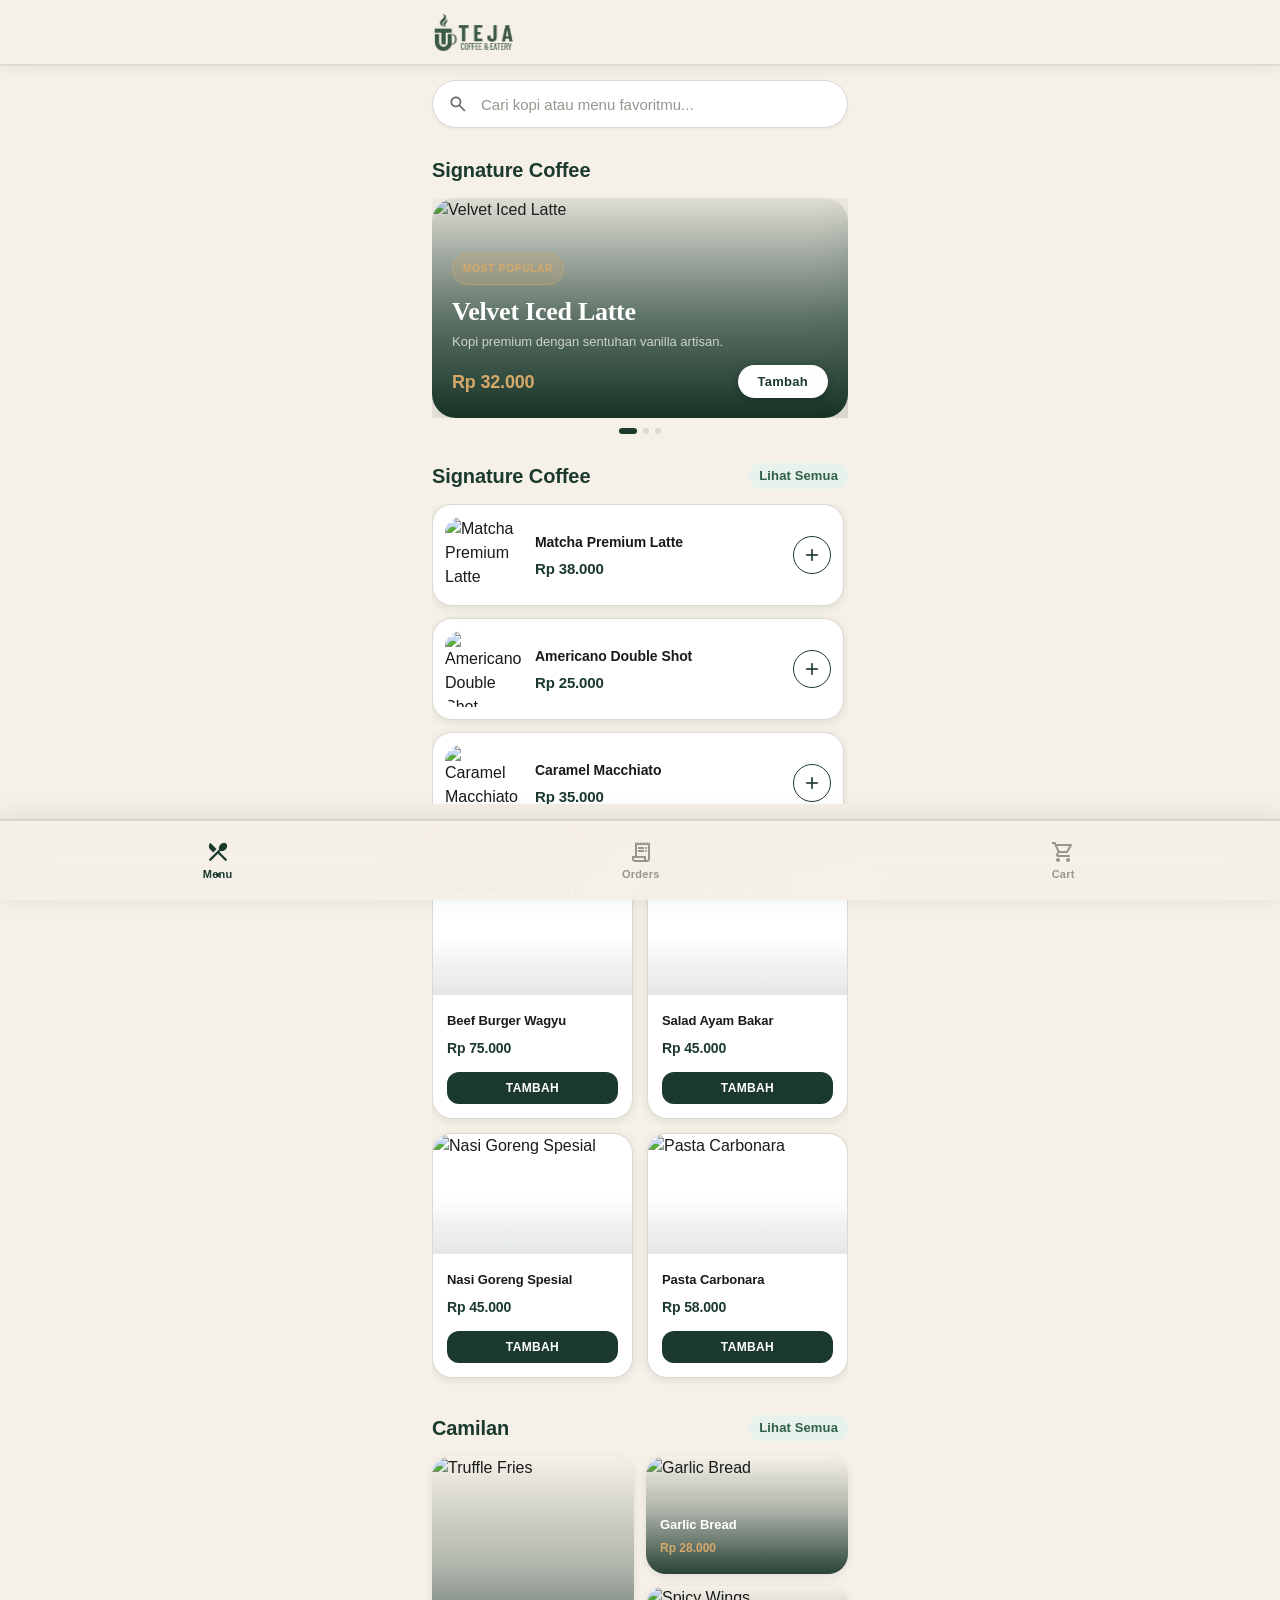
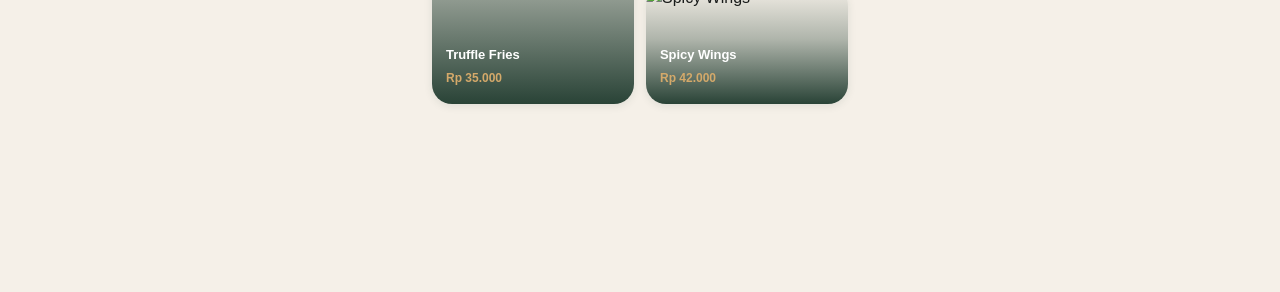
==== commit fde2d98b: "cart sukses tersimpan di js" ====
--- a/index.html
+++ b/index.html
@@ -4,80 +4,33 @@
   <meta charset="utf-8">
   <meta name="viewport" content="width=device-width, initial-scale=1.0">
   <title>UrbanDine</title>
-
   <link rel="preconnect" href="https://fonts.googleapis.com">
   <link rel="preconnect" href="https://fonts.gstatic.com" crossorigin>
   <link href="https://fonts.googleapis.com/css2?family=Plus+Jakarta+Sans:wght@400;500;600;700;800&display=swap" rel="stylesheet">
   <link href="https://fonts.googleapis.com/css2?family=Material+Symbols+Outlined:wght,FILL@100..700,0..1&display=swap" rel="stylesheet">
-
   <link rel="stylesheet" href="style/styling.css">
-
   <style>
-    .empty-state {
-      display: none;
-      flex-direction: column;
-      align-items: center;
-      justify-content: center;
-      text-align: center;
-      padding: 64px 24px;
-    }
-    .empty-state .material-symbols-outlined {
-      font-size: 64px;
-      color: var(--color-outline);
-      margin-bottom: 12px;
-    }
-    .empty-state h3 {
-      margin: 0 0 8px;
-      font-size: 18px;
-      font-weight: 700;
-      color: var(--color-on-surface);
-    }
-    .empty-state p {
-      margin: 0;
-      line-height: 1.6;
-      color: var(--color-on-surface-muted);
-    }
-
-    /* ── Drinks list — vertical scroll ── */
-    .drinks-list {
-      display: flex;
-      flex-direction: column;
-      gap: 12px;
-      max-height: 300px;
-      overflow-y: auto;
-      padding-right: 4px;
-      scrollbar-width: thin;
-      scrollbar-color: var(--color-outline-variant, #ddd) transparent;
-    }
+    .empty-state { display: none; flex-direction: column; align-items: center; justify-content: center; text-align: center; padding: 64px 24px; }
+    .empty-state .material-symbols-outlined { font-size: 64px; color: var(--color-outline); margin-bottom: 12px; }
+    .empty-state h3 { margin: 0 0 8px; font-size: 18px; font-weight: 700; color: var(--color-on-surface); }
+    .empty-state p { margin: 0; line-height: 1.6; color: var(--color-on-surface-muted); }
+    .drinks-list { display: flex; flex-direction: column; gap: 12px; max-height: 300px; overflow-y: auto; padding-right: 4px; scrollbar-width: thin; scrollbar-color: var(--color-outline-variant, #ddd) transparent; }
     .drinks-list::-webkit-scrollbar { width: 4px; }
     .drinks-list::-webkit-scrollbar-track { background: transparent; }
-    .drinks-list::-webkit-scrollbar-thumb {
-      background-color: var(--color-outline-variant, #ddd);
-      border-radius: 99px;
-    }
-
-    /* ── Food grid — horizontal scroll ── */
-    .food-grid {
-      display: flex;
-      flex-direction: row;
-      gap: 12px;
-      overflow-x: auto;
-      padding-bottom: 8px;
-      -ms-overflow-style: none;
-      scrollbar-width: none;
-    }
+    .drinks-list::-webkit-scrollbar-thumb { background-color: var(--color-outline-variant, #ddd); border-radius: 99px; }
+    .food-grid { display: flex; flex-direction: row; gap: 12px; overflow-x: auto; padding-bottom: 8px; -ms-overflow-style: none; scrollbar-width: none; }
     .food-grid::-webkit-scrollbar { display: none; }
-
-    .food-card {
-      flex: 0 0 160px;
-      min-width: 160px;
-    }
+    .food-card { flex: 0 0 160px; min-width: 160px; }
+    #fab-cart { transition: opacity 0.25s ease, transform 0.25s ease; }
+    #fab-cart.fab--hidden { opacity: 0; pointer-events: none; transform: translateY(16px); }
+    @keyframes fab-bump { 0%{transform:scale(1)} 40%{transform:scale(1.07)} 100%{transform:scale(1)} }
+    #fab-cart.fab--bump .fab-btn { animation: fab-bump 0.3s ease; }
+    @keyframes badge-pop { 0%{transform:scale(1)} 50%{transform:scale(1.5)} 100%{transform:scale(1)} }
+    .fab-badge.badge--pop { animation: badge-pop 0.3s ease; }
   </style>
 </head>
-
 <body>
 
-  <!-- HEADER -->
   <header id="site-header">
     <div class="header-inner">
       <div class="logo">
@@ -87,32 +40,21 @@
     </div>
   </header>
 
-  <!-- MAIN CONTENT -->
   <main class="page-container">
 
-    <!-- SECTION 1 — Search Bar -->
     <section id="section-search" class="section">
       <div class="search-wrapper" id="search-wrapper">
-        <div class="search-icon">
-          <span class="material-symbols-outlined">search</span>
-        </div>
-        <input
-          type="text"
-          id="search-input"
-          placeholder="Cari kopi atau menu favoritmu..."
-          aria-label="Cari menu"
-        >
-      </div>
-    </section>
-
-    <!-- Empty State -->
+        <div class="search-icon"><span class="material-symbols-outlined">search</span></div>
+        <input type="text" id="search-input" placeholder="Cari kopi atau menu favoritmu..." aria-label="Cari menu">
+      </div>
+    </section>
+
     <div class="empty-state" id="empty-state">
       <span class="material-symbols-outlined">search_off</span>
       <h3>Menu Tidak Ditemukan</h3>
       <p>Kami tidak menemukan menu yang sesuai dengan pencarian Anda.</p>
     </div>
 
-    <!-- SECTION 2 — Hero Slideshow -->
     <section id="section-hero" class="section">
       <div class="section-header">
         <h2 class="text-headline-md text-primary">Signature Coffee</h2>
@@ -120,8 +62,7 @@
       <div class="hero-slideshow" id="hero-slideshow">
 
         <div class="hero-card hero-slide"
-             data-nama="Velvet Iced Latte"
-             data-harga="32000"
+             data-nama="Velvet Iced Latte" data-harga="32000"
              data-img="https://lh3.googleusercontent.com/aida-public/[base64]"
              data-desc="Kopi premium dengan sentuhan vanilla artisan.">
           <img src="https://lh3.googleusercontent.com/aida-public/[base64]" alt="Velvet Iced Latte">
@@ -131,14 +72,13 @@
             <p class="hero-desc">Kopi premium dengan sentuhan vanilla artisan.</p>
             <div class="hero-footer">
               <span class="hero-price">Rp 32.000</span>
-              <button class="btn-add-hero btn-add">Tambah</button>
+              <button class="btn-add-hero btn-add" data-nama="Velvet Iced Latte" data-harga="32000">Tambah</button>
             </div>
           </div>
         </div>
 
         <div class="hero-card hero-slide"
-             data-nama="Caramel Macchiato"
-             data-harga="35000"
+             data-nama="Caramel Macchiato" data-harga="35000"
              data-img="https://lh3.googleusercontent.com/aida-public/[base64]"
              data-desc="Espresso dengan lapisan susu steamed dan drizzle karamel manis.">
           <img src="https://lh3.googleusercontent.com/aida-public/[base64]" alt="Caramel Macchiato">
@@ -148,14 +88,13 @@
             <p class="hero-desc">Espresso dengan lapisan susu steamed.</p>
             <div class="hero-footer">
               <span class="hero-price">Rp 35.000</span>
-              <button class="btn-add-hero btn-add">Tambah</button>
+              <button class="btn-add-hero btn-add" data-nama="Caramel Macchiato" data-harga="35000">Tambah</button>
             </div>
           </div>
         </div>
 
         <div class="hero-card hero-slide"
-             data-nama="Spanish Latte"
-             data-harga="33000"
+             data-nama="Spanish Latte" data-harga="33000"
              data-img="https://images.unsplash.com/photo-1517701604599-bb29b565090c?w=1200&q=80"
              data-desc="Perpaduan espresso, susu evaporasi, dan susu segar yang creamy.">
           <img src="https://images.unsplash.com/photo-1517701604599-bb29b565090c?w=1200&q=80" alt="Spanish Latte">
@@ -165,7 +104,7 @@
             <p class="hero-desc">Perpaduan susu evaporasi & susu segar.</p>
             <div class="hero-footer">
               <span class="hero-price">Rp 33.000</span>
-              <button class="btn-add-hero btn-add">Tambah</button>
+              <button class="btn-add-hero btn-add" data-nama="Spanish Latte" data-harga="33000">Tambah</button>
             </div>
           </div>
         </div>
@@ -178,10 +117,6 @@
       </div>
     </section>
 
-   
-
-
-    <!-- SECTION 4 — Minuman -->
     <section id="section-drinks" class="section">
       <div class="section-header">
         <h2 class="text-headline-md text-primary">Signature Coffee</h2>
@@ -190,53 +125,45 @@
       <div class="drinks-list">
 
         <article class="drink-card">
-          <img class="drink-card__thumbnail"
-            src="https://lh3.googleusercontent.com/aida-public/[base64]"
-            alt="Matcha Premium Latte">
+          <img class="drink-card__thumbnail" src="https://lh3.googleusercontent.com/aida-public/[base64]" alt="Matcha Premium Latte">
           <div class="drink-card__info">
             <p class="drink-card__name">Matcha Premium Latte</p>
             <p class="drink-card__price">Rp 38.000</p>
           </div>
-          <button class="drink-card__btn btn-add" aria-label="Tambah Matcha Premium Latte">
+          <button class="drink-card__btn btn-add" data-nama="Matcha Premium Latte" data-harga="38000" aria-label="Tambah Matcha Premium Latte">
             <span class="material-symbols-outlined">add</span>
           </button>
         </article>
 
         <article class="drink-card">
-          <img class="drink-card__thumbnail"
-            src="https://lh3.googleusercontent.com/aida-public/[base64]"
-            alt="Americano Double Shot">
+          <img class="drink-card__thumbnail" src="https://lh3.googleusercontent.com/aida-public/[base64]" alt="Americano Double Shot">
           <div class="drink-card__info">
             <p class="drink-card__name">Americano Double Shot</p>
             <p class="drink-card__price">Rp 25.000</p>
           </div>
-          <button class="drink-card__btn btn-add" aria-label="Tambah Americano Double Shot">
+          <button class="drink-card__btn btn-add" data-nama="Americano Double Shot" data-harga="25000" aria-label="Tambah Americano Double Shot">
             <span class="material-symbols-outlined">add</span>
           </button>
         </article>
 
         <article class="drink-card">
-          <img class="drink-card__thumbnail"
-            src="https://lh3.googleusercontent.com/aida-public/[base64]"
-            alt="Caramel Macchiato">
+          <img class="drink-card__thumbnail" src="https://lh3.googleusercontent.com/aida-public/[base64]" alt="Caramel Macchiato">
           <div class="drink-card__info">
             <p class="drink-card__name">Caramel Macchiato</p>
             <p class="drink-card__price">Rp 35.000</p>
           </div>
-          <button class="drink-card__btn btn-add" aria-label="Tambah Caramel Macchiato">
+          <button class="drink-card__btn btn-add" data-nama="Caramel Macchiato" data-harga="35000" aria-label="Tambah Caramel Macchiato">
             <span class="material-symbols-outlined">add</span>
           </button>
         </article>
 
         <article class="drink-card">
-          <img class="drink-card__thumbnail"
-            src="https://images.unsplash.com/photo-1517701604599-bb29b565090c?w=400&q=80"
-            alt="Spanish Latte">
+          <img class="drink-card__thumbnail" src="https://images.unsplash.com/photo-1517701604599-bb29b565090c?w=400&q=80" alt="Spanish Latte">
           <div class="drink-card__info">
             <p class="drink-card__name">Spanish Latte</p>
             <p class="drink-card__price">Rp 33.000</p>
           </div>
-          <button class="drink-card__btn btn-add" aria-label="Tambah Spanish Latte">
+          <button class="drink-card__btn btn-add" data-nama="Spanish Latte" data-harga="33000" aria-label="Tambah Spanish Latte">
             <span class="material-symbols-outlined">add</span>
           </button>
         </article>
@@ -244,7 +171,6 @@
       </div>
     </section>
 
-    <!-- SECTION 5 — Makanan Utama -->
     <section id="section-food" class="section">
       <div class="section-header">
         <h2 class="text-headline-md text-primary">Makanan Utama</h2>
@@ -259,7 +185,7 @@
           <div class="food-card__body">
             <p class="food-card__name">Beef Burger Wagyu</p>
             <p class="food-card__price">Rp 75.000</p>
-            <button class="food-card__btn btn-add">Tambah</button>
+            <button class="food-card__btn btn-add" data-nama="Beef Burger Wagyu" data-harga="75000">Tambah</button>
           </div>
         </article>
 
@@ -270,7 +196,7 @@
           <div class="food-card__body">
             <p class="food-card__name">Salad Ayam Bakar</p>
             <p class="food-card__price">Rp 45.000</p>
-            <button class="food-card__btn btn-add">Tambah</button>
+            <button class="food-card__btn btn-add" data-nama="Salad Ayam Bakar" data-harga="45000">Tambah</button>
           </div>
         </article>
 
@@ -281,7 +207,7 @@
           <div class="food-card__body">
             <p class="food-card__name">Nasi Goreng Spesial</p>
             <p class="food-card__price">Rp 45.000</p>
-            <button class="food-card__btn btn-add">Tambah</button>
+            <button class="food-card__btn btn-add" data-nama="Nasi Goreng Spesial" data-harga="45000">Tambah</button>
           </div>
         </article>
 
@@ -292,61 +218,56 @@
           <div class="food-card__body">
             <p class="food-card__name">Pasta Carbonara</p>
             <p class="food-card__price">Rp 58.000</p>
-            <button class="food-card__btn btn-add">Tambah</button>
-          </div>
-        </article>
-
-      </div>
-    </section>
-
-    <!-- SECTION 6 — Camilan -->
+            <button class="food-card__btn btn-add" data-nama="Pasta Carbonara" data-harga="58000">Tambah</button>
+          </div>
+        </article>
+
+      </div>
+    </section>
+
     <section id="section-snacks" class="section">
       <div class="section-header">
         <h2 class="text-headline-md text-primary">Camilan</h2>
         <a href="snacks-all.html">Lihat Semua</a>
       </div>
       <div class="bento-grid">
-
         <article class="bento-item bento-item--large">
           <img src="https://lh3.googleusercontent.com/aida-public/[base64]" alt="Truffle Fries">
           <div class="bento-item__overlay">
             <p class="bento-item__name">Truffle Fries</p>
-            <p class="bento-item__price">Rp 35k</p>
-          </div>
-        </article>
-
+            <p class="bento-item__price">Rp 35.000</p>
+          </div>
+        </article>
         <article class="bento-item bento-item--small">
           <img src="https://lh3.googleusercontent.com/aida-public/[base64]" alt="Garlic Bread">
           <div class="bento-item__overlay">
             <p class="bento-item__name">Garlic Bread</p>
-            <p class="bento-item__price">Rp 28k</p>
-          </div>
-        </article>
-
+            <p class="bento-item__price">Rp 28.000</p>
+          </div>
+        </article>
         <article class="bento-item bento-item--small">
           <img src="https://lh3.googleusercontent.com/aida-public/[base64]" alt="Spicy Wings">
           <div class="bento-item__overlay">
             <p class="bento-item__name">Spicy Wings</p>
-            <p class="bento-item__price">Rp 42k</p>
-          </div>
-        </article>
-
+            <p class="bento-item__price">Rp 42.000</p>
+          </div>
+        </article>
       </div>
     </section>
 
   </main>
 
   <!-- FAB -->
-  <div id="fab-cart">
-    <button class="fab-btn" aria-label="Lihat keranjang">
+  <div id="fab-cart" class="fab--hidden">
+    <button class="fab-btn" aria-label="Lihat keranjang" id="fab-btn">
       <div class="fab-left">
         <div class="fab-icon-wrap">
           <span class="material-symbols-outlined">shopping_cart</span>
-          <span class="fab-badge" aria-label="2 item">2</span>
+          <span class="fab-badge" id="fab-badge" aria-label="0 item">0</span>
         </div>
         <span class="fab-label">Lihat Keranjang</span>
       </div>
-      <span class="fab-total">Rp 107.000</span>
+      <span class="fab-total" id="fab-total">Rp 0</span>
     </button>
   </div>
 
@@ -360,159 +281,93 @@
       <span class="material-symbols-outlined">receipt_long</span>
       <span class="nav-label">Orders</span>
     </button>
-    <button class="nav-item nav-item--inactive">
+    <button class="nav-item nav-item--inactive" id="nav-cart">
       <span class="material-symbols-outlined">shopping_cart</span>
       <span class="nav-label">Cart</span>
     </button>
   </nav>
 
+  <!-- ✅ Ganti semua cart logic lama dengan satu baris ini -->
+  <script src="cart.js"></script>
+
   <script>
-    // ============================================================
-    // BTN-ADD — Loading & Success feedback
-    // ============================================================
-    document.querySelectorAll('.btn-add').forEach(btn => {
-      btn.addEventListener('click', function (e) {
-        e.stopPropagation(); // jangan trigger click card
-        const originalContent = this.innerHTML;
-        const originalClass   = this.className;
-
-        this.innerHTML = '<span class="material-symbols-outlined animate-spin" style="font-size:18px">progress_activity</span>';
-        this.disabled  = true;
-
-        setTimeout(() => {
-          this.innerHTML = '<span class="material-symbols-outlined" style="font-size:18px">check_circle</span>';
-          this.classList.add('btn-success');
-
-          setTimeout(() => {
-            this.innerHTML = originalContent;
-            this.className = originalClass;
-            this.disabled  = false;
-          }, 1500);
-        }, 600);
-      });
-    });
-
-    // ============================================================
-    // SEARCH BAR — focus effect + filter
-    // ============================================================
+    // ── SEARCH ──────────────────────────────────────────────────────
     const searchInput   = document.getElementById('search-input');
     const searchWrapper = document.getElementById('search-wrapper');
     const emptyState    = document.getElementById('empty-state');
-
-    const SECTION_IDS = ['section-hero', 'section-drinks', 'section-food', 'section-snacks'];
+    const SECTION_IDS   = ['section-hero', 'section-drinks', 'section-food', 'section-snacks'];
     const CARD_SELECTOR = '.drink-card, .food-card, .hero-slide, .bento-item';
 
     searchWrapper.addEventListener('focusin',  () => searchWrapper.classList.add('is-focused'));
     searchWrapper.addEventListener('focusout', () => searchWrapper.classList.remove('is-focused'));
-
     searchInput.addEventListener('input', function () {
       const query = this.value.trim().toLowerCase();
-
-      // Filter tiap card
       document.querySelectorAll(CARD_SELECTOR).forEach(card => {
-        const nameEl = card.querySelector(
-          '.drink-card__name, .food-card__name, .hero-title, .bento-item__name'
-        );
-        const name  = nameEl?.textContent?.toLowerCase() || '';
-        const match = query === '' || name.includes(query);
-        card.style.display = match ? '' : 'none';
-      });
-
-      // Sembunyikan section yang cardnya semua tersembunyi
+        const nameEl = card.querySelector('.drink-card__name, .food-card__name, .hero-title, .bento-item__name');
+        const name   = nameEl?.textContent?.toLowerCase() || '';
+        card.style.display = (query === '' || name.includes(query)) ? '' : 'none';
+      });
       let anyVisible = false;
       SECTION_IDS.forEach(id => {
         const section = document.getElementById(id);
         if (!section) return;
-        const hasVisible = [...section.querySelectorAll(CARD_SELECTOR)]
-          .some(c => c.style.display !== 'none');
+        const hasVisible = [...section.querySelectorAll(CARD_SELECTOR)].some(c => c.style.display !== 'none');
         section.style.display = hasVisible ? '' : 'none';
         if (hasVisible) anyVisible = true;
       });
-
-
-      // Empty state
       emptyState.style.display = (!anyVisible && query !== '') ? 'flex' : 'none';
     });
 
-    // ============================================================
-    // CATEGORY CHIPS — active toggle
-    // ============================================================
-    document.querySelectorAll('#section-categories .chip').forEach(chip => {
-      chip.addEventListener('click', function () {
-        document.querySelectorAll('#section-categories .chip').forEach(c => {
-          c.classList.remove('chip--active');
-          c.classList.add('chip--default');
-        });
-        this.classList.remove('chip--default');
-        this.classList.add('chip--active');
-      });
-    });
-
-    // ============================================================
-    // REDIRECT helpers
-    // ============================================================
-    function redirectToDetail(card, nameSelector, priceSelector, desc = '') {
-      const nama       = card.querySelector(nameSelector)?.textContent?.trim() || '';
-      const hargaText  = card.querySelector(priceSelector)?.textContent?.trim() || '';
-      const img        = card.querySelector('img')?.src || '';
-      const hargaAngka = parseInt(hargaText.replace(/\D/g, '')) || 0;
-      window.location.href = `detail.html?nama=${encodeURIComponent(nama)}&harga=${hargaAngka}&img=${encodeURIComponent(img)}&desc=${encodeURIComponent(desc)}`;
-    }
-
-    // ============================================================
-    // FOOD CARD — klik card → detail makanan
-    // ============================================================
+    // ── REDIRECT helpers ────────────────────────────────────────────
     document.querySelectorAll('.food-card').forEach(card => {
       card.addEventListener('click', function (e) {
         if (e.target.closest('.food-card__btn')) return;
-        redirectToDetail(
-          this,
-          '.food-card__name',
-          '.food-card__price',
-          'Menu makanan spesial UrbanDine yang dibuat dari bahan pilihan berkualitas.'
-        );
-      });
-    });
-
-    // ============================================================
-    // DRINK CARD — klik card → detail minuman
-    // ============================================================
+        const nama  = this.querySelector('.food-card__name')?.textContent?.trim() || '';
+        const harga = parseInt(this.querySelector('.food-card__price')?.textContent?.replace(/\D/g,'')) || 0;
+        const img   = this.querySelector('img')?.src || '';
+        window.location.href = `detail.html?nama=${encodeURIComponent(nama)}&harga=${harga}&img=${encodeURIComponent(img)}&desc=${encodeURIComponent('Menu makanan spesial UrbanDine yang dibuat dari bahan pilihan berkualitas.')}`;
+      });
+    });
+
     document.querySelectorAll('.drink-card').forEach(card => {
       card.addEventListener('click', function (e) {
         if (e.target.closest('.drink-card__btn')) return;
         const nama  = this.querySelector('.drink-card__name').textContent.trim();
-        const harga = parseInt(this.querySelector('.drink-card__price').textContent.replace(/\D/g, ''));
+        const harga = parseInt(this.querySelector('.drink-card__price').textContent.replace(/\D/g,''));
         const img   = this.querySelector('img')?.src || '';
         window.location.href = `detail-drink.html?nama=${encodeURIComponent(nama)}&harga=${harga}&img=${encodeURIComponent(img)}`;
       });
     });
 
-    // ============================================================
-    // BENTO ITEM (Camilan) — klik → detail makanan
-    // ============================================================
     document.querySelectorAll('.bento-item').forEach(item => {
       item.addEventListener('click', function () {
-        const nama       = this.querySelector('.bento-item__name')?.textContent?.trim() || '';
-        const hargaText  = this.querySelector('.bento-item__price')?.textContent?.trim() || '';
-        const hargaAngka = parseInt(hargaText.replace(/\D/g, '')) || 0;
-        const img        = this.querySelector('img')?.src || '';
-        window.location.href = `detail.html?nama=${encodeURIComponent(nama)}&harga=${hargaAngka}&img=${encodeURIComponent(img)}&desc=`;
-      });
-    });
-
-    // ============================================================
-    // HERO SLIDESHOW — dots indicator + klik → detail minuman
-    // ============================================================
+        const nama  = this.querySelector('.bento-item__name')?.textContent?.trim() || '';
+        const harga = parseInt(this.querySelector('.bento-item__price')?.textContent?.replace(/\D/g,'')) || 0;
+        const img   = this.querySelector('img')?.src || '';
+        window.location.href = `detail.html?nama=${encodeURIComponent(nama)}&harga=${harga}&img=${encodeURIComponent(img)}&desc=`;
+      });
+    });
+
+    // ── HERO SLIDESHOW ──────────────────────────────────────────────
+
+    // ── FAB → Checkout ──────────────────────────────────────────────
+document.getElementById('fab-btn').addEventListener('click', () => {
+  window.location.href = 'checkout.html';
+});
+
+// ── Nav Cart → Checkout ─────────────────────────────────────────
+document.getElementById('nav-cart').addEventListener('click', () => {
+  window.location.href = 'checkout.html';
+});
+
     const slideshow = document.getElementById('hero-slideshow');
     const dots      = document.querySelectorAll('#hero-dots .hero-dot');
-
     if (slideshow) {
       slideshow.addEventListener('scroll', () => {
         const index = Math.round(slideshow.scrollLeft / slideshow.offsetWidth);
         dots.forEach((d, i) => d.classList.toggle('hero-dot--active', i === index));
       });
     }
-
     document.querySelectorAll('.hero-slide').forEach(slide => {
       slide.addEventListener('click', function (e) {
         if (e.target.closest('.btn-add-hero')) return;
@@ -523,6 +378,5 @@
       });
     });
   </script>
-
 </body>
 </html>
